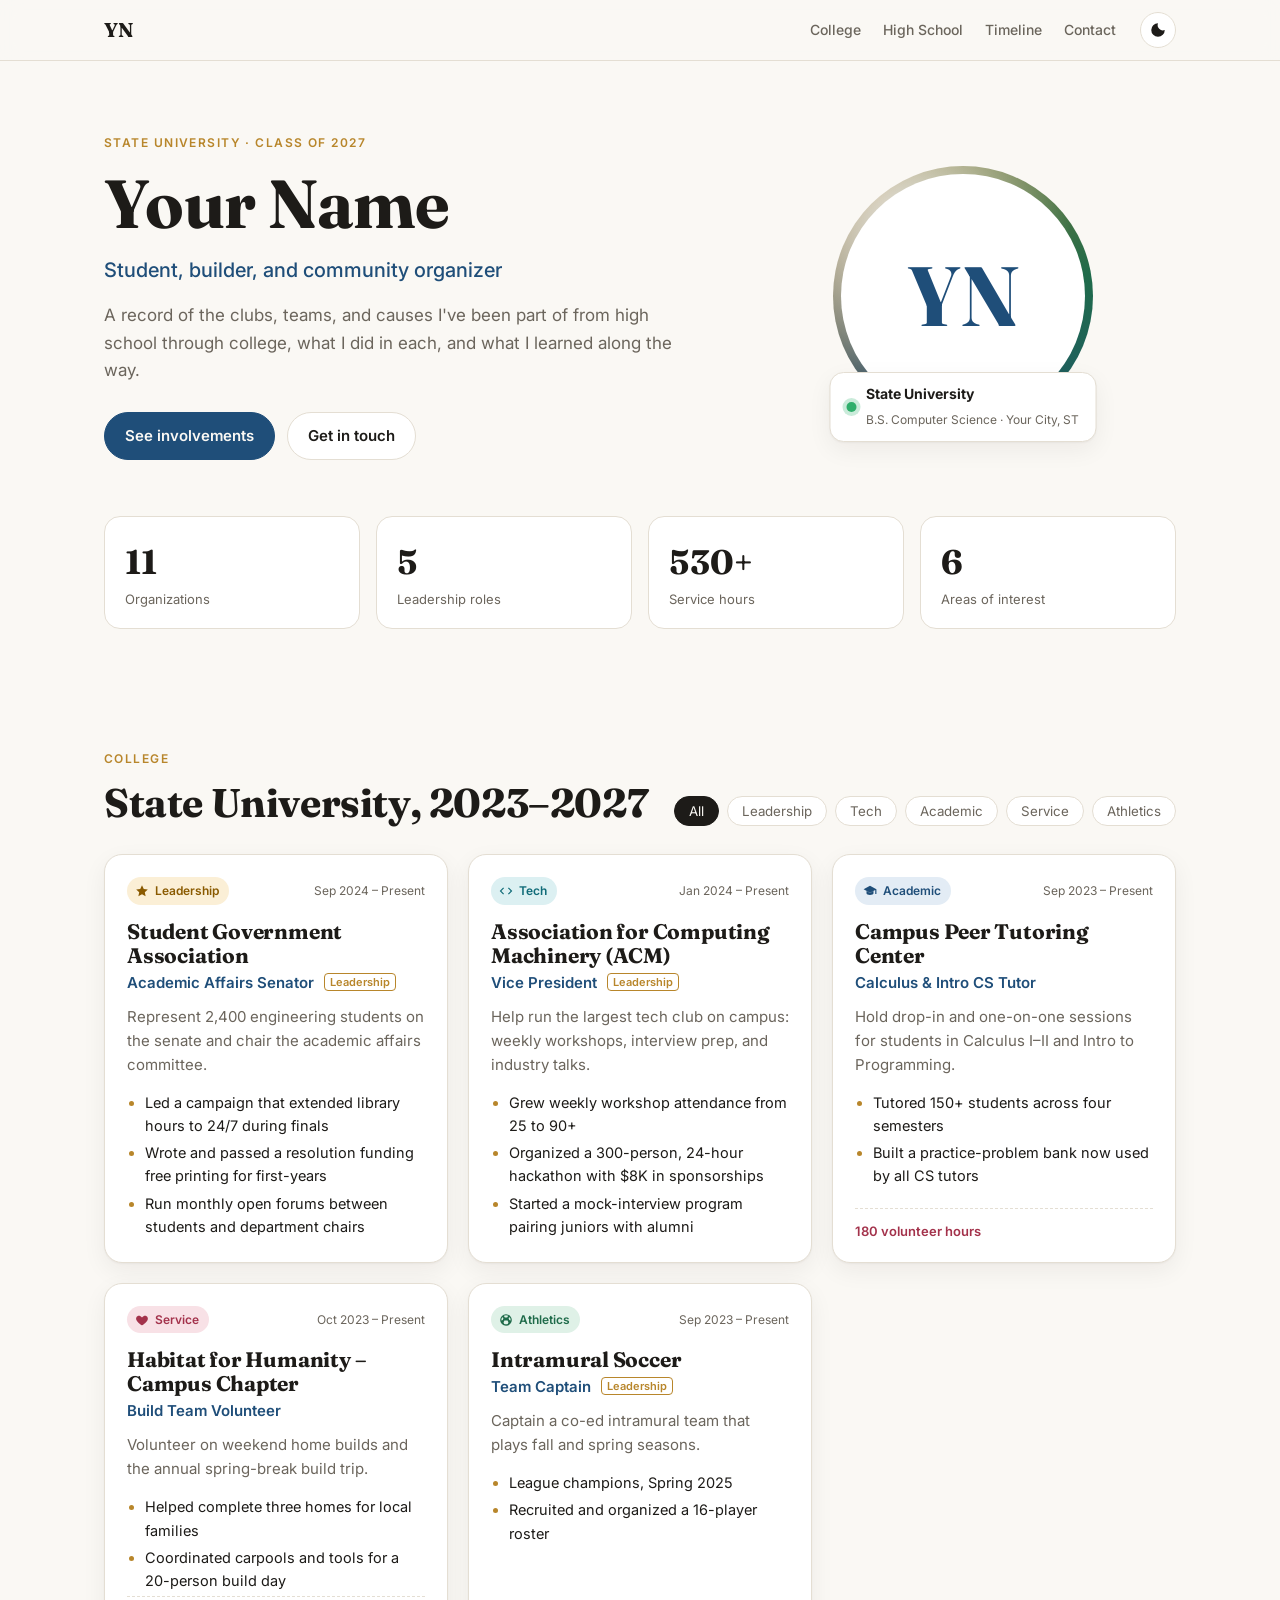
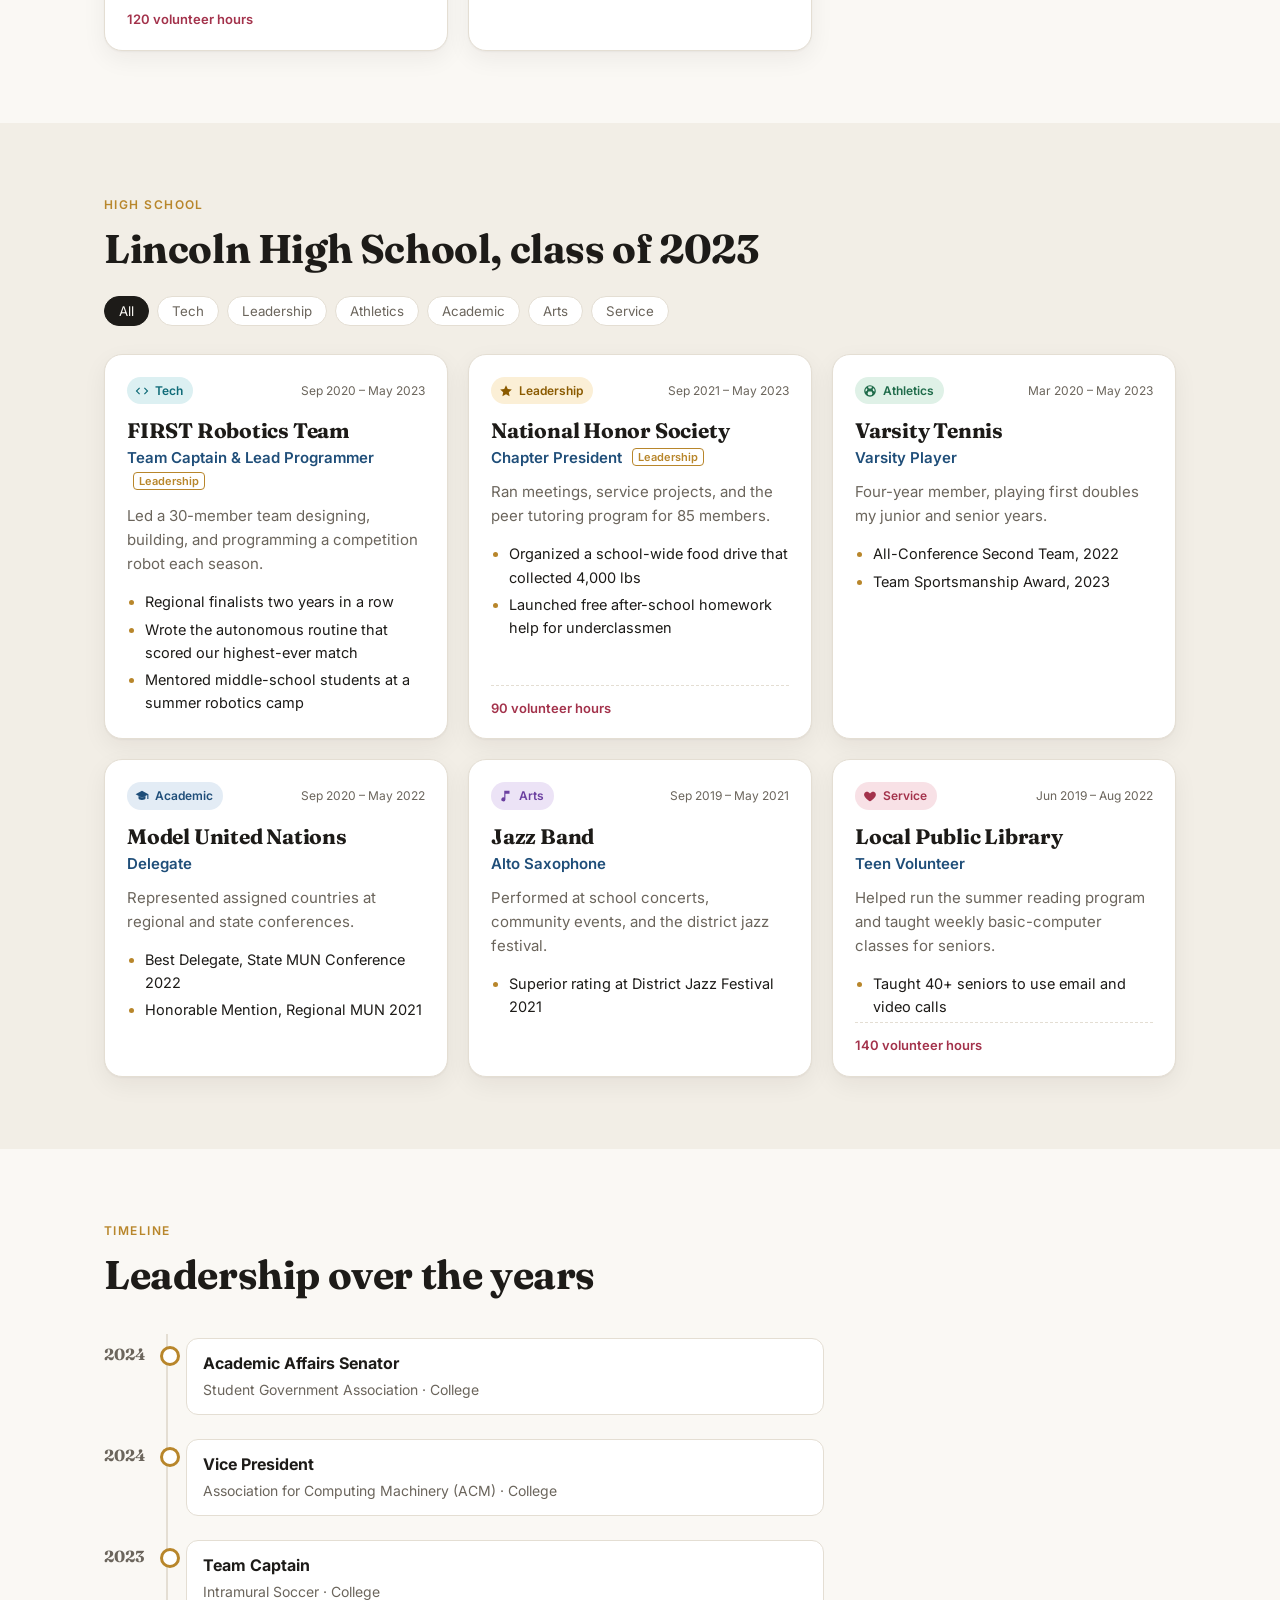
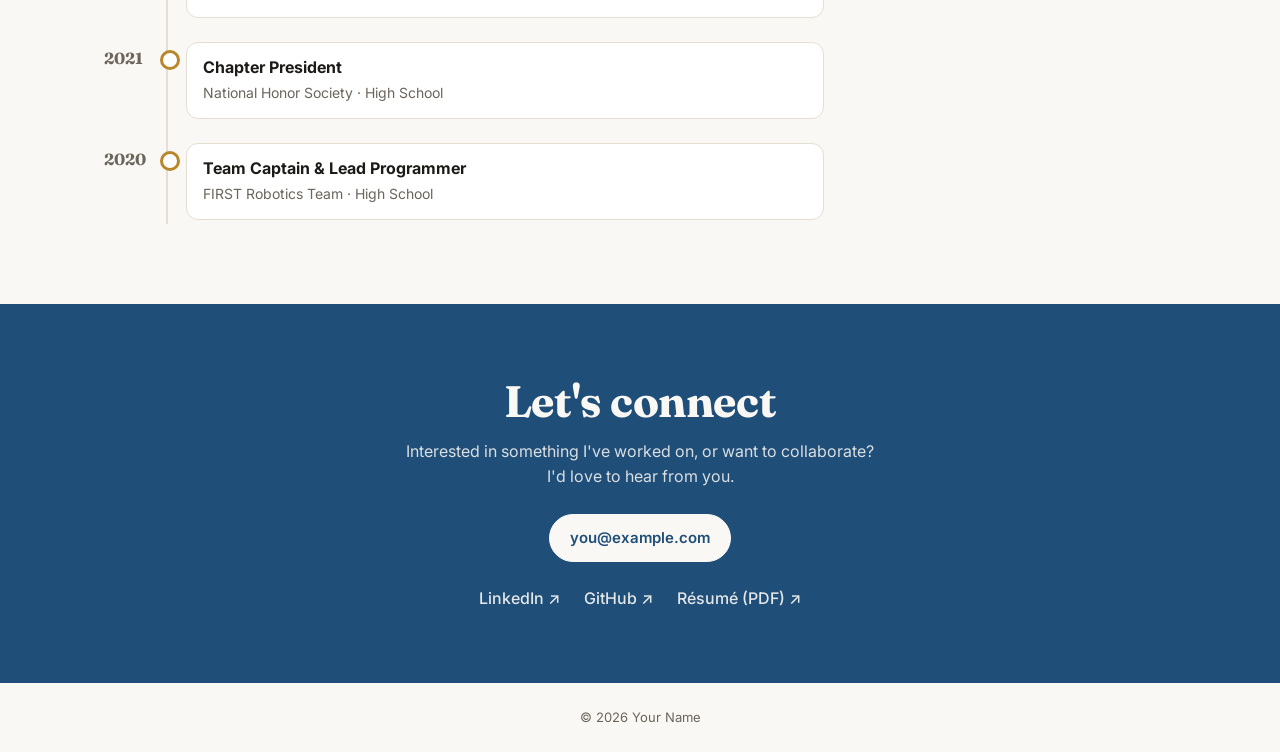
==== index.html @ f3a4635b "Add involvements profile site with sample content and screenshots Static one-page site listing colle" ====
<!doctype html>
<html lang="en">
<head>
  <meta charset="utf-8" />
  <meta name="viewport" content="width=device-width, initial-scale=1" />
  <title>Involvements | Your Name</title>
  <meta name="description" content="My high school and college clubs, teams, leadership roles, and service." />
  <link rel="preconnect" href="https://fonts.googleapis.com" />
  <link rel="preconnect" href="https://fonts.gstatic.com" crossorigin />
  <link href="https://fonts.googleapis.com/css2?family=Fraunces:opsz,wght@9..144,500;9..144,700&family=Inter:wght@400;500;600&display=swap" rel="stylesheet" />
  <link rel="stylesheet" href="assets/styles.css" />
  <script>
    try { var t = localStorage.getItem("theme"); if (t) document.documentElement.dataset.theme = t; } catch (e) {}
  </script>
</head>
<body>
  <header class="nav">
    <div class="wrap nav-inner">
      <a class="brand" href="#top" id="brand">YN</a>
      <nav class="nav-links" aria-label="Sections">
        <a href="#college">College</a>
        <a href="#high-school">High School</a>
        <a href="#timeline">Timeline</a>
        <a href="#contact">Contact</a>
      </nav>
      <button class="theme-toggle" id="themeToggle" type="button" aria-label="Toggle dark mode">
        <svg viewBox="0 0 24 24" width="18" height="18" aria-hidden="true"><path fill="currentColor" d="M12 3a9 9 0 1 0 9 9 7 7 0 0 1-9-9Z"/></svg>
      </button>
    </div>
  </header>

  <main id="top">
    <section class="hero">
      <div class="wrap hero-grid">
        <div>
          <p class="eyebrow" id="heroEyebrow"></p>
          <h1 id="heroName"></h1>
          <p class="tagline" id="heroTagline"></p>
          <p class="intro" id="heroIntro"></p>
          <div class="hero-cta">
            <a class="btn primary" href="#college">See involvements</a>
            <a class="btn" href="#contact">Get in touch</a>
          </div>
        </div>
        <div class="portrait" aria-hidden="true">
          <div class="portrait-ring"><span id="initials"></span></div>
          <div class="portrait-card">
            <span class="dot"></span>
            <div>
              <strong id="cardSchool"></strong>
              <small id="cardMajor"></small>
            </div>
          </div>
        </div>
      </div>
      <div class="wrap">
        <dl class="stats" id="stats"></dl>
      </div>
    </section>

    <section class="section" id="college">
      <div class="wrap">
        <div class="section-head">
          <div>
            <p class="eyebrow">College</p>
            <h2 id="collegeTitle"></h2>
          </div>
          <div class="chips" data-for="college" role="group" aria-label="Filter college involvements"></div>
        </div>
        <div class="cards" id="collegeCards"></div>
      </div>
    </section>

    <section class="section alt" id="high-school">
      <div class="wrap">
        <div class="section-head">
          <div>
            <p class="eyebrow">High School</p>
            <h2 id="hsTitle"></h2>
          </div>
          <div class="chips" data-for="highSchool" role="group" aria-label="Filter high school involvements"></div>
        </div>
        <div class="cards" id="highSchoolCards"></div>
      </div>
    </section>

    <section class="section" id="timeline">
      <div class="wrap">
        <div class="section-head">
          <div>
            <p class="eyebrow">Timeline</p>
            <h2>Leadership over the years</h2>
          </div>
        </div>
        <ol class="timeline" id="timelineList"></ol>
      </div>
    </section>

    <section class="section contact" id="contact">
      <div class="wrap contact-inner">
        <h2>Let's connect</h2>
        <p>Interested in something I've worked on, or want to collaborate? I'd love to hear from you.</p>
        <a class="btn primary" id="emailBtn" href="#"></a>
        <ul class="links" id="linkList"></ul>
      </div>
    </section>
  </main>

  <footer class="footer">
    <div class="wrap"><span id="footerText"></span></div>
  </footer>

  <script src="assets/content.js"></script>
  <script src="assets/app.js"></script>
</body>
</html>
---- assets/styles.css ----
:root {
  --bg: #faf8f4;
  --bg-alt: #f2eee6;
  --surface: #ffffff;
  --text: #1d1b18;
  --muted: #6b655c;
  --line: #e4ded3;
  --accent: #1f4e79;
  --accent-soft: #e3ecf5;
  --gold: #b8862b;
  --shadow: 0 1px 2px rgba(30, 25, 15, 0.04), 0 8px 24px rgba(30, 25, 15, 0.06);
  --c-leadership: #8a5a00; --c-leadership-bg: #fbefd6;
  --c-academic: #1f4e79;   --c-academic-bg: #e3ecf5;
  --c-athletics: #1f6b4a;  --c-athletics-bg: #dff1e7;
  --c-service: #a3324b;    --c-service-bg: #f8e1e6;
  --c-arts: #6b3fa0;       --c-arts-bg: #ece3f6;
  --c-tech: #0f6b78;       --c-tech-bg: #dcf0f2;
  color-scheme: light;
}
@media (prefers-color-scheme: dark) {
  :root:not([data-theme="light"]) {
    --bg: #14161a; --bg-alt: #191c21; --surface: #1f232a; --text: #ece8e1; --muted: #a39d93;
    --line: #2e333b; --accent: #8db8e6; --accent-soft: #23344a; --gold: #e0b45c;
    --shadow: 0 1px 2px rgba(0,0,0,.3), 0 8px 24px rgba(0,0,0,.25);
    --c-leadership: #f0c46e; --c-leadership-bg: #3a2f17;
    --c-academic: #8db8e6;   --c-academic-bg: #1f3047;
    --c-athletics: #7fd1a8;  --c-athletics-bg: #183528;
    --c-service: #f19bb0;    --c-service-bg: #42202a;
    --c-arts: #c5a5ef;       --c-arts-bg: #2f2442;
    --c-tech: #7fd3de;       --c-tech-bg: #173a3f;
    color-scheme: dark;
  }
}
:root[data-theme="dark"] {
  --bg: #14161a; --bg-alt: #191c21; --surface: #1f232a; --text: #ece8e1; --muted: #a39d93;
  --line: #2e333b; --accent: #8db8e6; --accent-soft: #23344a; --gold: #e0b45c;
  --shadow: 0 1px 2px rgba(0,0,0,.3), 0 8px 24px rgba(0,0,0,.25);
  --c-leadership: #f0c46e; --c-leadership-bg: #3a2f17;
  --c-academic: #8db8e6;   --c-academic-bg: #1f3047;
  --c-athletics: #7fd1a8;  --c-athletics-bg: #183528;
  --c-service: #f19bb0;    --c-service-bg: #42202a;
  --c-arts: #c5a5ef;       --c-arts-bg: #2f2442;
  --c-tech: #7fd3de;       --c-tech-bg: #173a3f;
  color-scheme: dark;
}

* { box-sizing: border-box; }
html { scroll-behavior: smooth; scroll-padding-top: 72px; }
body {
  margin: 0; background: var(--bg); color: var(--text);
  font: 16px/1.6 Inter, system-ui, -apple-system, "Segoe UI", Roboto, sans-serif;
  -webkit-font-smoothing: antialiased;
}
h1, h2, h3 { font-family: Fraunces, Georgia, "Times New Roman", serif; line-height: 1.15; margin: 0; letter-spacing: -0.01em; }
a { color: var(--accent); }
.wrap { max-width: 1120px; margin: 0 auto; padding: 0 24px; }
@media (max-width: 600px) { .wrap { padding: 0 16px; } }

/* Nav */
.nav { position: sticky; top: 0; z-index: 10; background: color-mix(in srgb, var(--bg) 85%, transparent); backdrop-filter: blur(10px); border-bottom: 1px solid var(--line); }
.nav-inner { display: flex; align-items: center; gap: 24px; height: 60px; }
.brand { font-family: Fraunces, Georgia, serif; font-weight: 700; font-size: 20px; color: var(--text); text-decoration: none; }
.nav-links { display: flex; gap: 22px; margin-left: auto; }
.nav-links a { color: var(--muted); text-decoration: none; font-size: 14px; font-weight: 500; }
.nav-links a:hover { color: var(--text); }
.theme-toggle { border: 1px solid var(--line); background: var(--surface); color: var(--text); width: 36px; height: 36px; border-radius: 50%; display: grid; place-items: center; cursor: pointer; }
@media (max-width: 640px) { .nav-links { display: none; } .theme-toggle { margin-left: auto; } }

/* Hero */
.hero { padding: 72px 0 48px; }
.hero-grid { display: grid; grid-template-columns: 1.4fr 1fr; gap: 48px; align-items: center; }
.eyebrow { text-transform: uppercase; letter-spacing: .12em; font-size: 12px; font-weight: 600; color: var(--gold); margin: 0 0 12px; }
.hero h1 { font-size: clamp(40px, 6vw, 68px); }
.tagline { font-size: 20px; color: var(--accent); margin: 12px 0 0; font-weight: 500; }
.intro { color: var(--muted); max-width: 54ch; margin: 16px 0 28px; font-size: 17px; }
.hero-cta { display: flex; gap: 12px; flex-wrap: wrap; }
.btn { display: inline-flex; align-items: center; padding: 11px 20px; border-radius: 999px; border: 1px solid var(--line); background: var(--surface); color: var(--text); text-decoration: none; font-weight: 600; font-size: 15px; }
.btn.primary { background: var(--accent); border-color: var(--accent); color: var(--bg); }
.btn:hover { transform: translateY(-1px); }

.portrait { position: relative; display: grid; place-items: center; min-height: 300px; }
.portrait-ring {
  width: 260px; height: 260px; border-radius: 50%;
  background: radial-gradient(circle at 30% 25%, var(--accent-soft), transparent 60%), conic-gradient(from 200deg, var(--accent), var(--gold), var(--c-athletics), var(--accent));
  padding: 8px; display: grid; place-items: center;
}
.portrait-ring span {
  width: 100%; height: 100%; border-radius: 50%; background: var(--surface); display: grid; place-items: center;
  font-family: Fraunces, Georgia, serif; font-size: 84px; font-weight: 700; color: var(--accent);
}
.portrait-card {
  position: absolute; bottom: 4px; left: 50%; transform: translateX(-50%);
  background: var(--surface); border: 1px solid var(--line); box-shadow: var(--shadow);
  border-radius: 14px; padding: 10px 16px; display: flex; gap: 10px; align-items: center; white-space: nowrap;
}
.portrait-card strong { display: block; font-size: 14px; }
.portrait-card small { color: var(--muted); font-size: 12px; }
.dot { width: 10px; height: 10px; border-radius: 50%; background: #2fae6b; box-shadow: 0 0 0 4px color-mix(in srgb, #2fae6b 25%, transparent); }

.stats { display: grid; grid-template-columns: repeat(4, 1fr); gap: 16px; margin: 56px 0 0; }
.stats div { background: var(--surface); border: 1px solid var(--line); border-radius: 16px; padding: 18px 20px; display: flex; flex-direction: column-reverse; }
.stats dt { color: var(--muted); font-size: 13px; }
.stats dd { margin: 0; font-family: Fraunces, Georgia, serif; font-size: 34px; font-weight: 700; color: var(--text); }

@media (max-width: 860px) {
  .hero { padding-top: 40px; }
  .hero-grid { grid-template-columns: 1fr; gap: 32px; }
  .portrait { order: -1; min-height: 220px; }
  .portrait-ring { width: 180px; height: 180px; }
  .portrait-ring span { font-size: 58px; }
  .stats { grid-template-columns: repeat(2, 1fr); margin-top: 36px; }
}

/* Sections */
.section { padding: 72px 0; }
.section.alt { background: var(--bg-alt); }
.section-head { display: flex; justify-content: space-between; align-items: flex-end; gap: 24px; flex-wrap: wrap; margin-bottom: 28px; }
.section h2 { font-size: clamp(28px, 4vw, 40px); }
.chips { display: flex; gap: 8px; flex-wrap: wrap; }
.chip { border: 1px solid var(--line); background: var(--surface); color: var(--muted); padding: 6px 14px; border-radius: 999px; font: 500 13px/1.4 inherit; font-family: inherit; cursor: pointer; }
.chip[aria-pressed="true"] { background: var(--text); color: var(--bg); border-color: var(--text); }

.cards { display: grid; grid-template-columns: repeat(auto-fill, minmax(320px, 1fr)); gap: 20px; }
@media (max-width: 400px) { .cards { grid-template-columns: 1fr; } }
.card { background: var(--surface); border: 1px solid var(--line); border-radius: 18px; padding: 22px 22px 20px; box-shadow: var(--shadow); display: flex; flex-direction: column; transition: transform .15s ease; }
.card:hover { transform: translateY(-3px); }
.card[hidden] { display: none; }
.card-top { display: flex; justify-content: space-between; align-items: center; gap: 8px; margin-bottom: 14px; }
.badge { display: inline-flex; align-items: center; gap: 6px; font-size: 12px; font-weight: 600; padding: 4px 10px 4px 8px; border-radius: 999px; }
.badge svg { width: 14px; height: 14px; }
.cat-leadership { color: var(--c-leadership); background: var(--c-leadership-bg); }
.cat-academic { color: var(--c-academic); background: var(--c-academic-bg); }
.cat-athletics { color: var(--c-athletics); background: var(--c-athletics-bg); }
.cat-service { color: var(--c-service); background: var(--c-service-bg); }
.cat-arts { color: var(--c-arts); background: var(--c-arts-bg); }
.cat-tech { color: var(--c-tech); background: var(--c-tech-bg); }
.dates { font-size: 12px; color: var(--muted); white-space: nowrap; }
.card h3 { font-size: 21px; }
.role { margin: 4px 0 10px; color: var(--accent); font-weight: 600; font-size: 15px; }
.lead { font-size: 11px; font-weight: 600; color: var(--gold); border: 1px solid currentColor; border-radius: 4px; padding: 1px 5px; margin-left: 6px; vertical-align: 2px; }
.summary { margin: 0 0 10px; color: var(--muted); font-size: 15px; }
.card ul { margin: 0; padding-left: 18px; font-size: 14.5px; }
.card li { margin: 4px 0; }
.card li::marker { color: var(--gold); }
.hours { margin: 14px 0 0; padding-top: 12px; border-top: 1px dashed var(--line); font-size: 13px; color: var(--c-service); font-weight: 600; margin-top: auto; }

/* Timeline */
.timeline { list-style: none; margin: 0; padding: 0; position: relative; max-width: 720px; }
.timeline::before { content: ""; position: absolute; left: 62px; top: 8px; bottom: 8px; width: 2px; background: var(--line); }
.timeline li { display: grid; grid-template-columns: 50px 1fr; gap: 32px; padding: 12px 0; position: relative; }
.timeline li::before { content: ""; position: absolute; left: 56px; top: 20px; width: 14px; height: 14px; border-radius: 50%; background: var(--surface); border: 3px solid var(--gold); }
.t-year { font-family: Fraunces, Georgia, serif; font-weight: 700; color: var(--muted); padding-top: 4px; }
.t-body { background: var(--surface); border: 1px solid var(--line); border-radius: 12px; padding: 12px 16px; }
.t-body strong { display: block; }
.t-body span { color: var(--muted); font-size: 14px; }

/* Contact */
.contact { background: var(--accent); color: var(--bg); text-align: center; }
.contact h2 { font-size: clamp(30px, 4vw, 44px); }
.contact p { opacity: .85; max-width: 48ch; margin: 12px auto 24px; }
.contact .btn.primary { background: var(--bg); color: var(--accent); border-color: var(--bg); }
.links { list-style: none; padding: 0; margin: 24px 0 0; display: flex; justify-content: center; gap: 24px; flex-wrap: wrap; }
.links a { color: var(--bg); font-weight: 500; text-decoration: none; opacity: .9; }
.links a:hover { opacity: 1; text-decoration: underline; }

.footer { padding: 24px 0; color: var(--muted); font-size: 13px; text-align: center; }
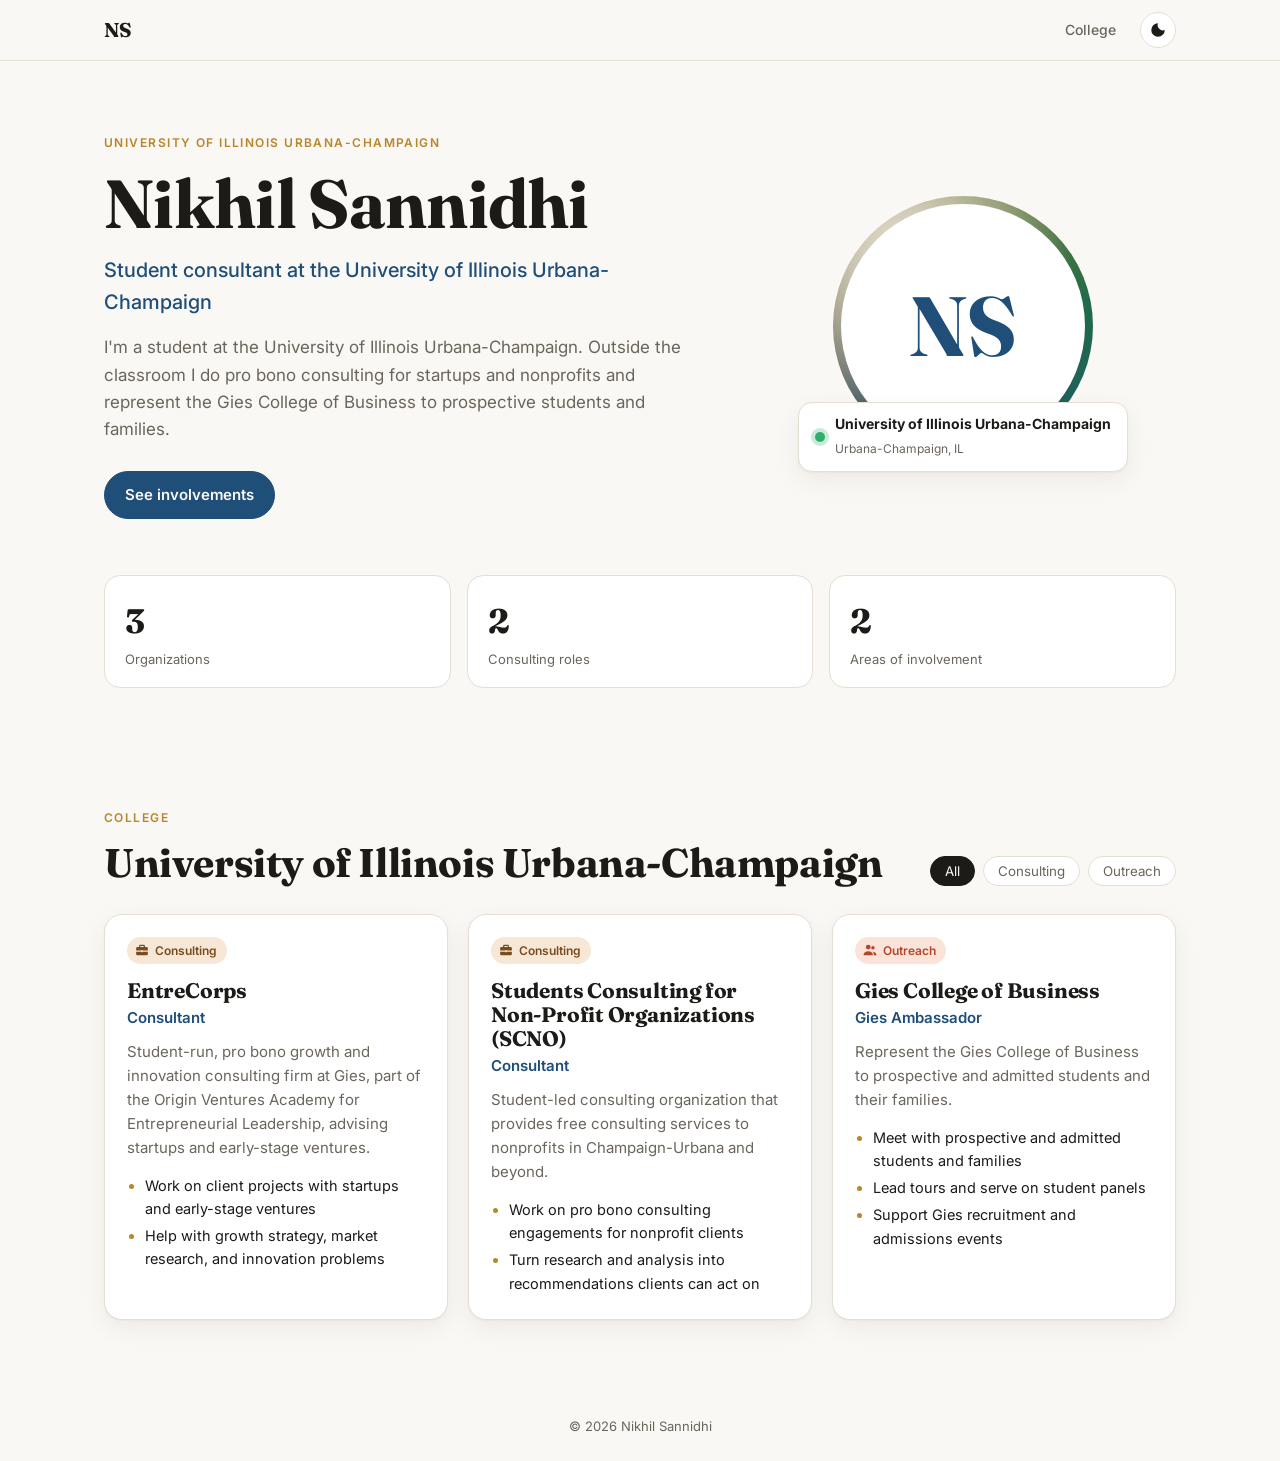
==== commit 9f8cdd23: "Personalize site for Nikhil Sannidhi Replace sample content with EntreCorps, SCNO, and Gies Ambassad" ====
--- a/index.html
+++ b/index.html
@@ -3,7 +3,7 @@
 <head>
   <meta charset="utf-8" />
   <meta name="viewport" content="width=device-width, initial-scale=1" />
-  <title>Involvements | Your Name</title>
+  <title>Nikhil Sannidhi | Involvements</title>
   <meta name="description" content="My high school and college clubs, teams, leadership roles, and service." />
   <link rel="preconnect" href="https://fonts.googleapis.com" />
   <link rel="preconnect" href="https://fonts.gstatic.com" crossorigin />
@@ -16,7 +16,7 @@
 <body>
   <header class="nav">
     <div class="wrap nav-inner">
-      <a class="brand" href="#top" id="brand">YN</a>
+      <a class="brand" href="#top" id="brand">NS</a>
       <nav class="nav-links" aria-label="Sections">
         <a href="#college">College</a>
         <a href="#high-school">High School</a>
@@ -39,7 +39,7 @@
           <p class="intro" id="heroIntro"></p>
           <div class="hero-cta">
             <a class="btn primary" href="#college">See involvements</a>
-            <a class="btn" href="#contact">Get in touch</a>
+            <a class="btn" id="contactBtn" href="#contact">Get in touch</a>
           </div>
         </div>
         <div class="portrait" aria-hidden="true">
@@ -89,7 +89,7 @@
         <div class="section-head">
           <div>
             <p class="eyebrow">Timeline</p>
-            <h2>Leadership over the years</h2>
+            <h2 id="timelineTitle">Leadership over the years</h2>
           </div>
         </div>
         <ol class="timeline" id="timelineList"></ol>
--- a/assets/styles.css
+++ b/assets/styles.css
@@ -15,6 +15,8 @@
   --c-service: #a3324b;    --c-service-bg: #f8e1e6;
   --c-arts: #6b3fa0;       --c-arts-bg: #ece3f6;
   --c-tech: #0f6b78;       --c-tech-bg: #dcf0f2;
+  --c-consulting: #7a4b1e; --c-consulting-bg: #f6e7d6;
+  --c-outreach: #b2462a;   --c-outreach-bg: #fbe3da;
   color-scheme: light;
 }
 @media (prefers-color-scheme: dark) {
@@ -28,6 +30,8 @@
     --c-service: #f19bb0;    --c-service-bg: #42202a;
     --c-arts: #c5a5ef;       --c-arts-bg: #2f2442;
     --c-tech: #7fd3de;       --c-tech-bg: #173a3f;
+    --c-consulting: #e8b98a; --c-consulting-bg: #3b2a1a;
+    --c-outreach: #f3a58f;   --c-outreach-bg: #40221a;
     color-scheme: dark;
   }
 }
@@ -41,6 +45,8 @@
   --c-service: #f19bb0;    --c-service-bg: #42202a;
   --c-arts: #c5a5ef;       --c-arts-bg: #2f2442;
   --c-tech: #7fd3de;       --c-tech-bg: #173a3f;
+  --c-consulting: #e8b98a; --c-consulting-bg: #3b2a1a;
+  --c-outreach: #f3a58f;   --c-outreach-bg: #40221a;
   color-scheme: dark;
 }
 
@@ -164,3 +170,8 @@
 .links a:hover { opacity: 1; text-decoration: underline; }
 
 .footer { padding: 24px 0; color: var(--muted); font-size: 13px; text-align: center; }
+.cat-consulting { color: var(--c-consulting); background: var(--c-consulting-bg); }
+.cat-outreach { color: var(--c-outreach); background: var(--c-outreach-bg); }
+[hidden] { display: none !important; }
+.stats { grid-template-columns: repeat(auto-fit, minmax(180px, 1fr)); }
+@media (max-width: 860px) { .stats { grid-template-columns: repeat(auto-fit, minmax(100px, 1fr)); gap: 10px; } .stats div { padding: 14px; } .stats dd { font-size: 28px; } }
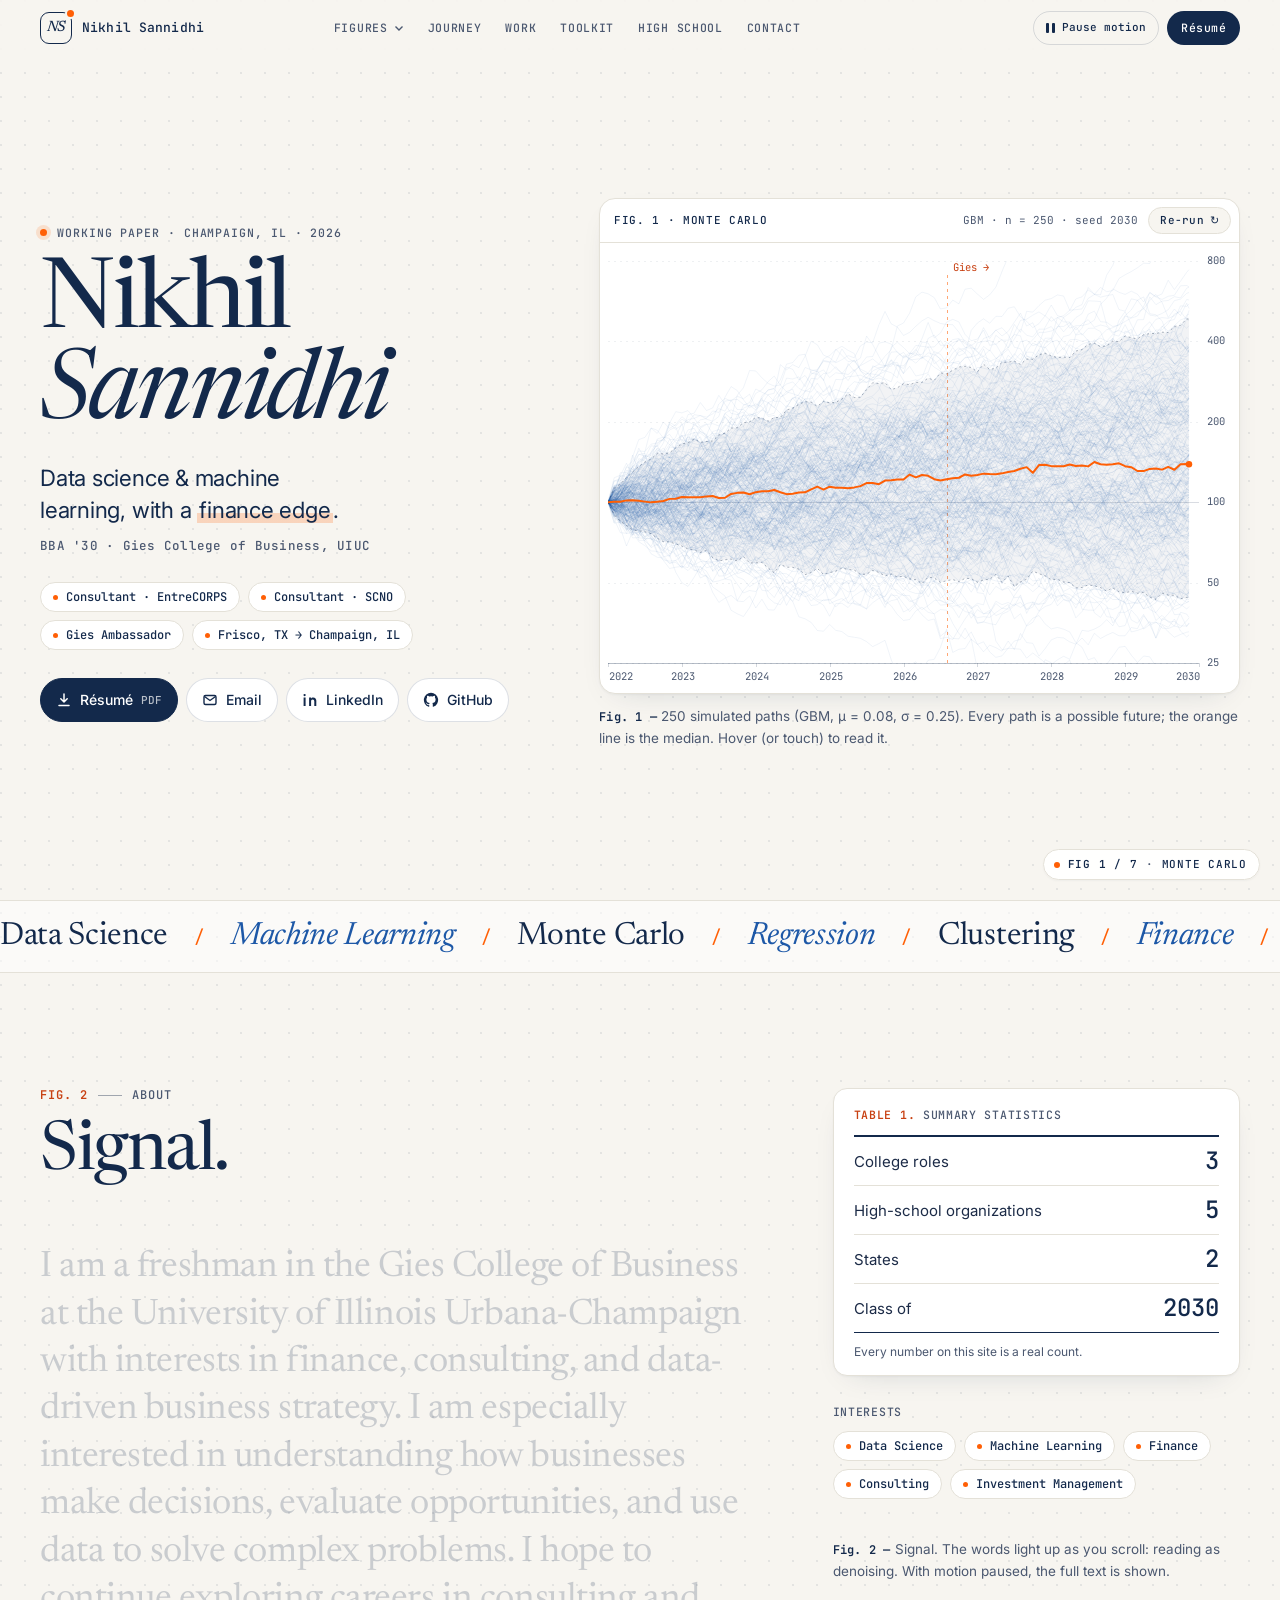
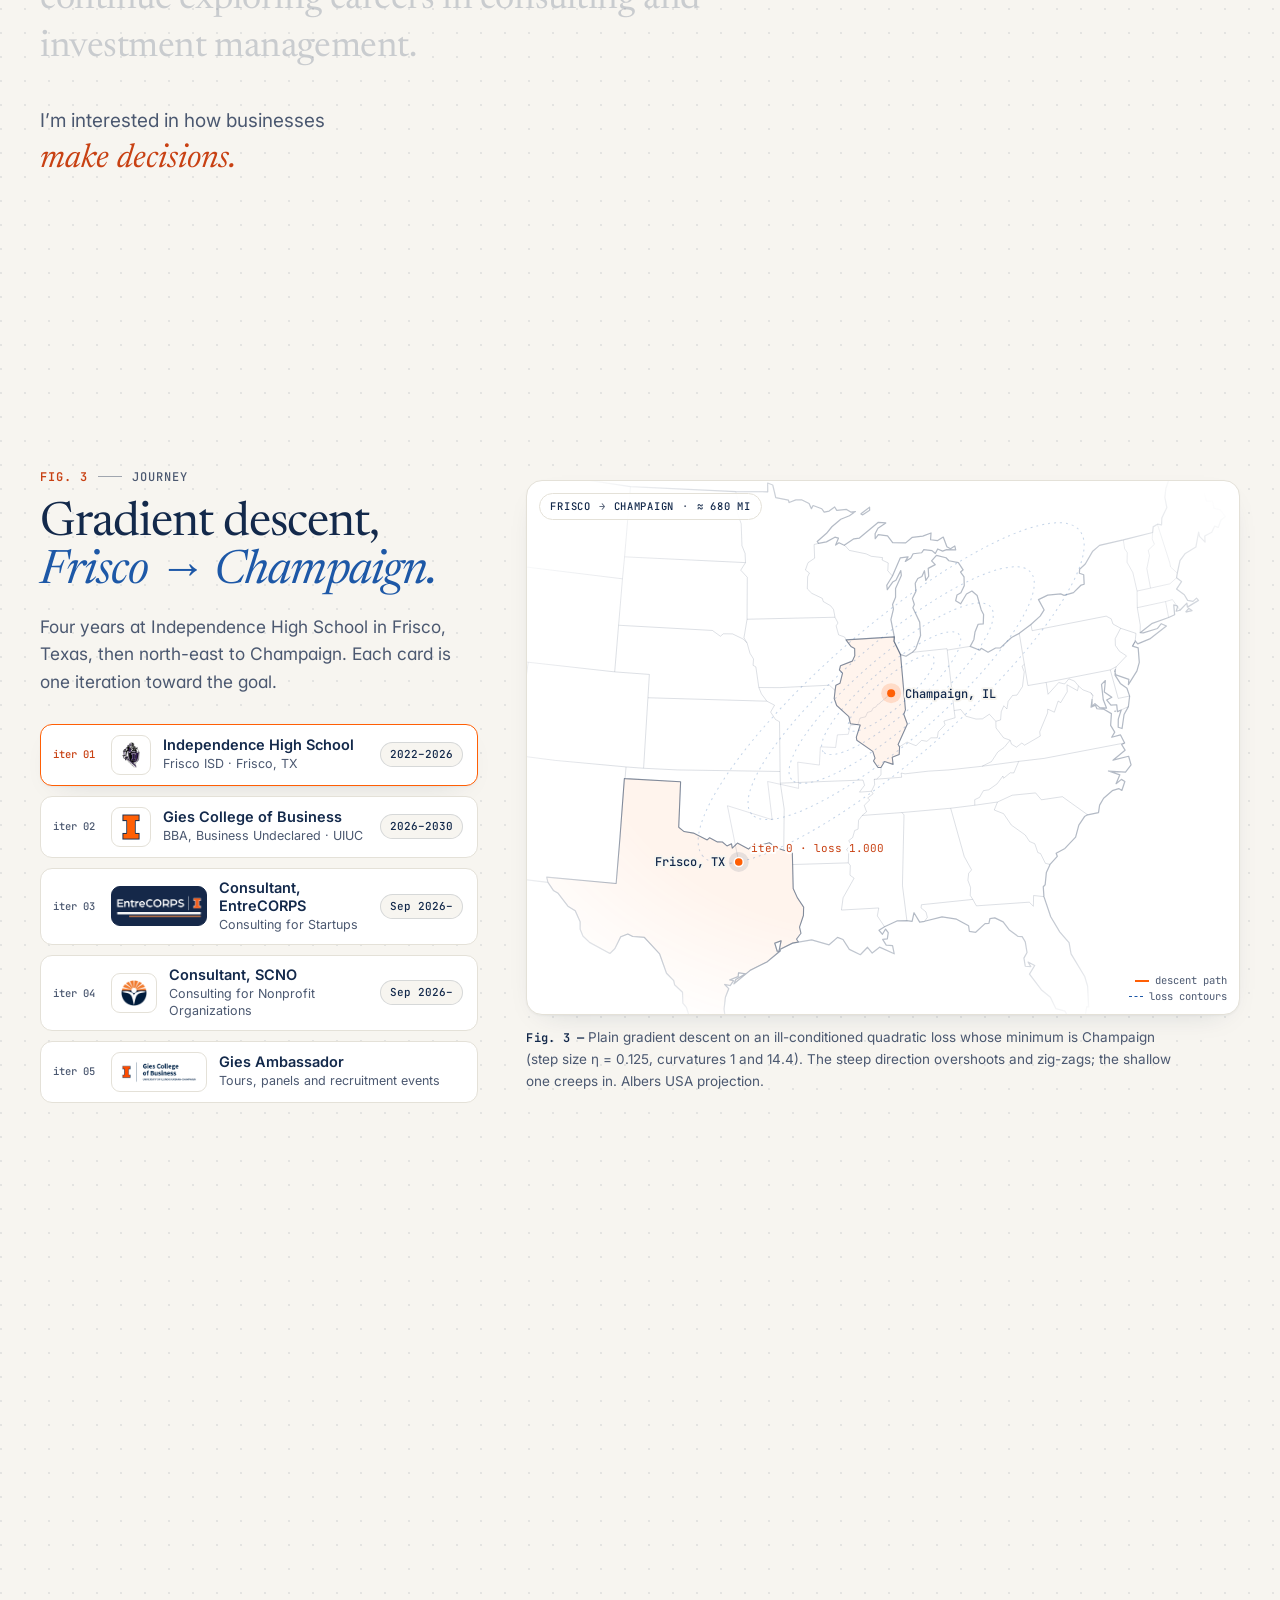
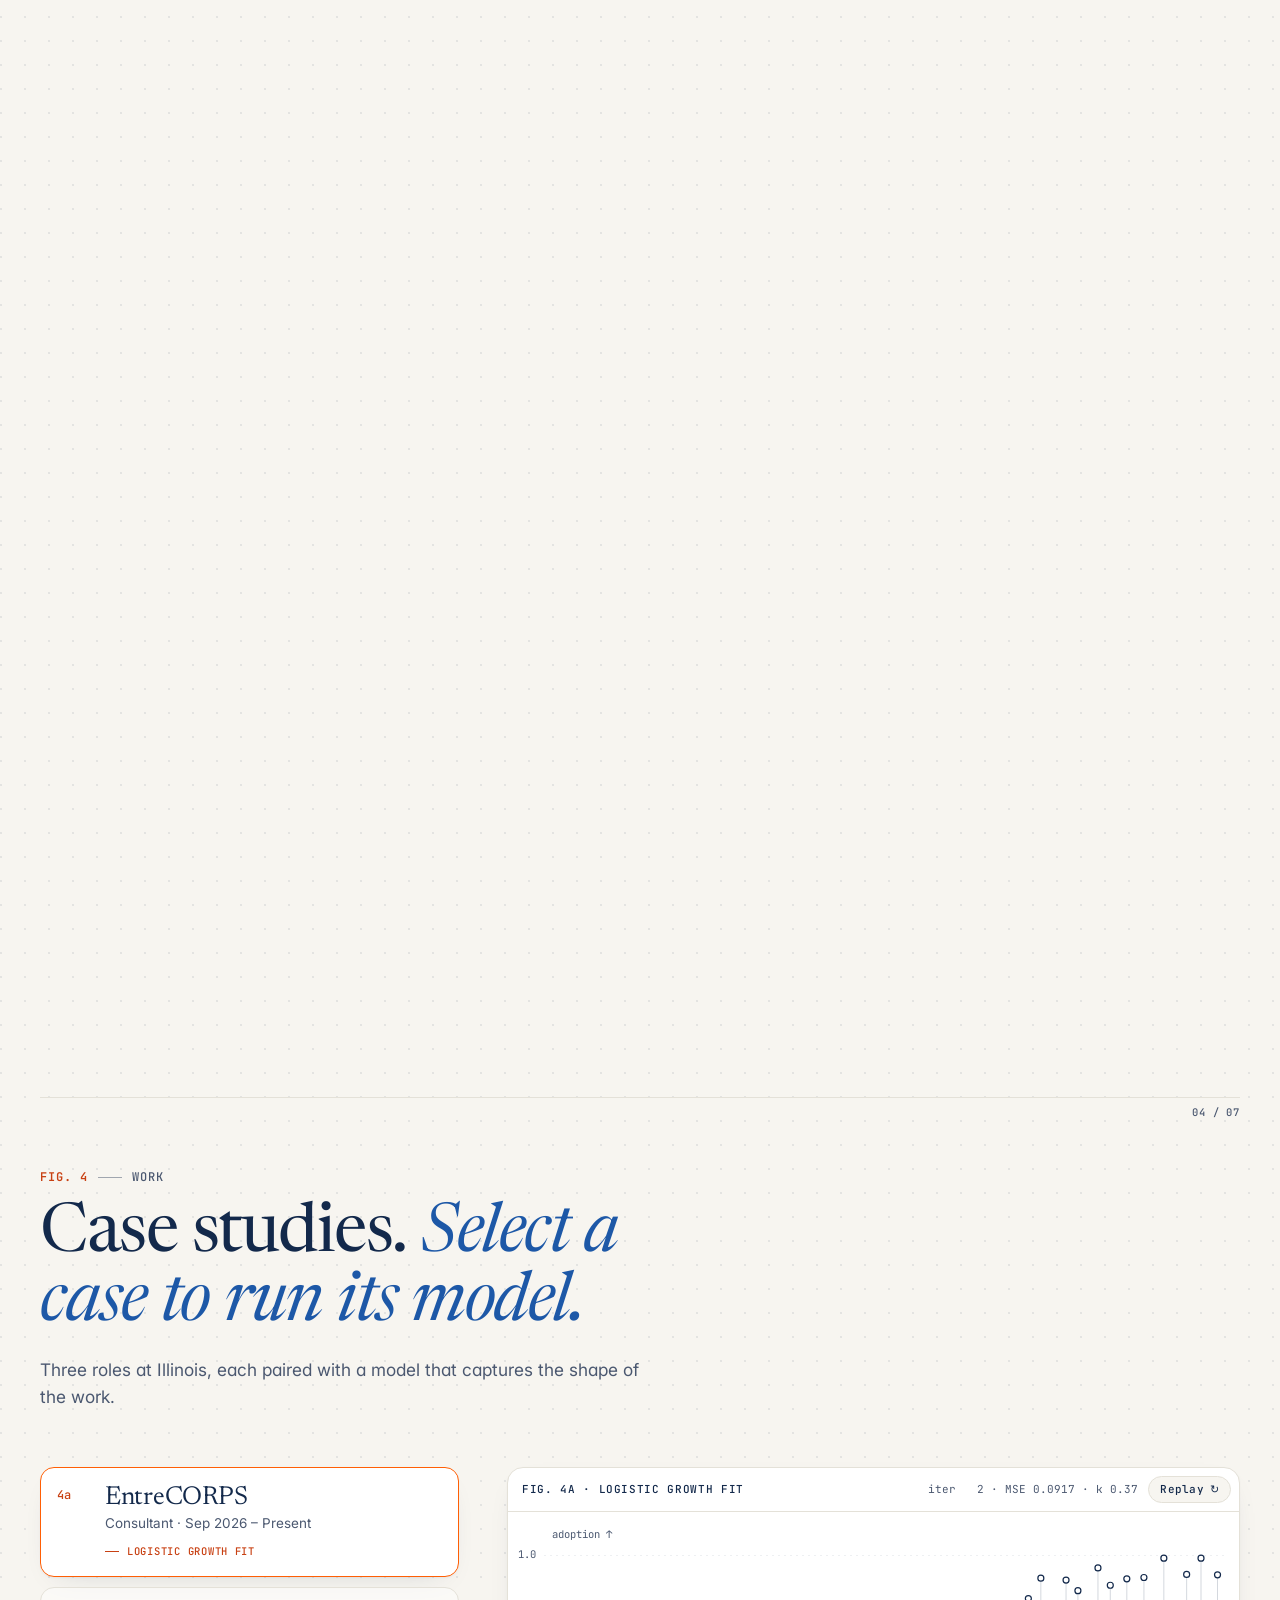
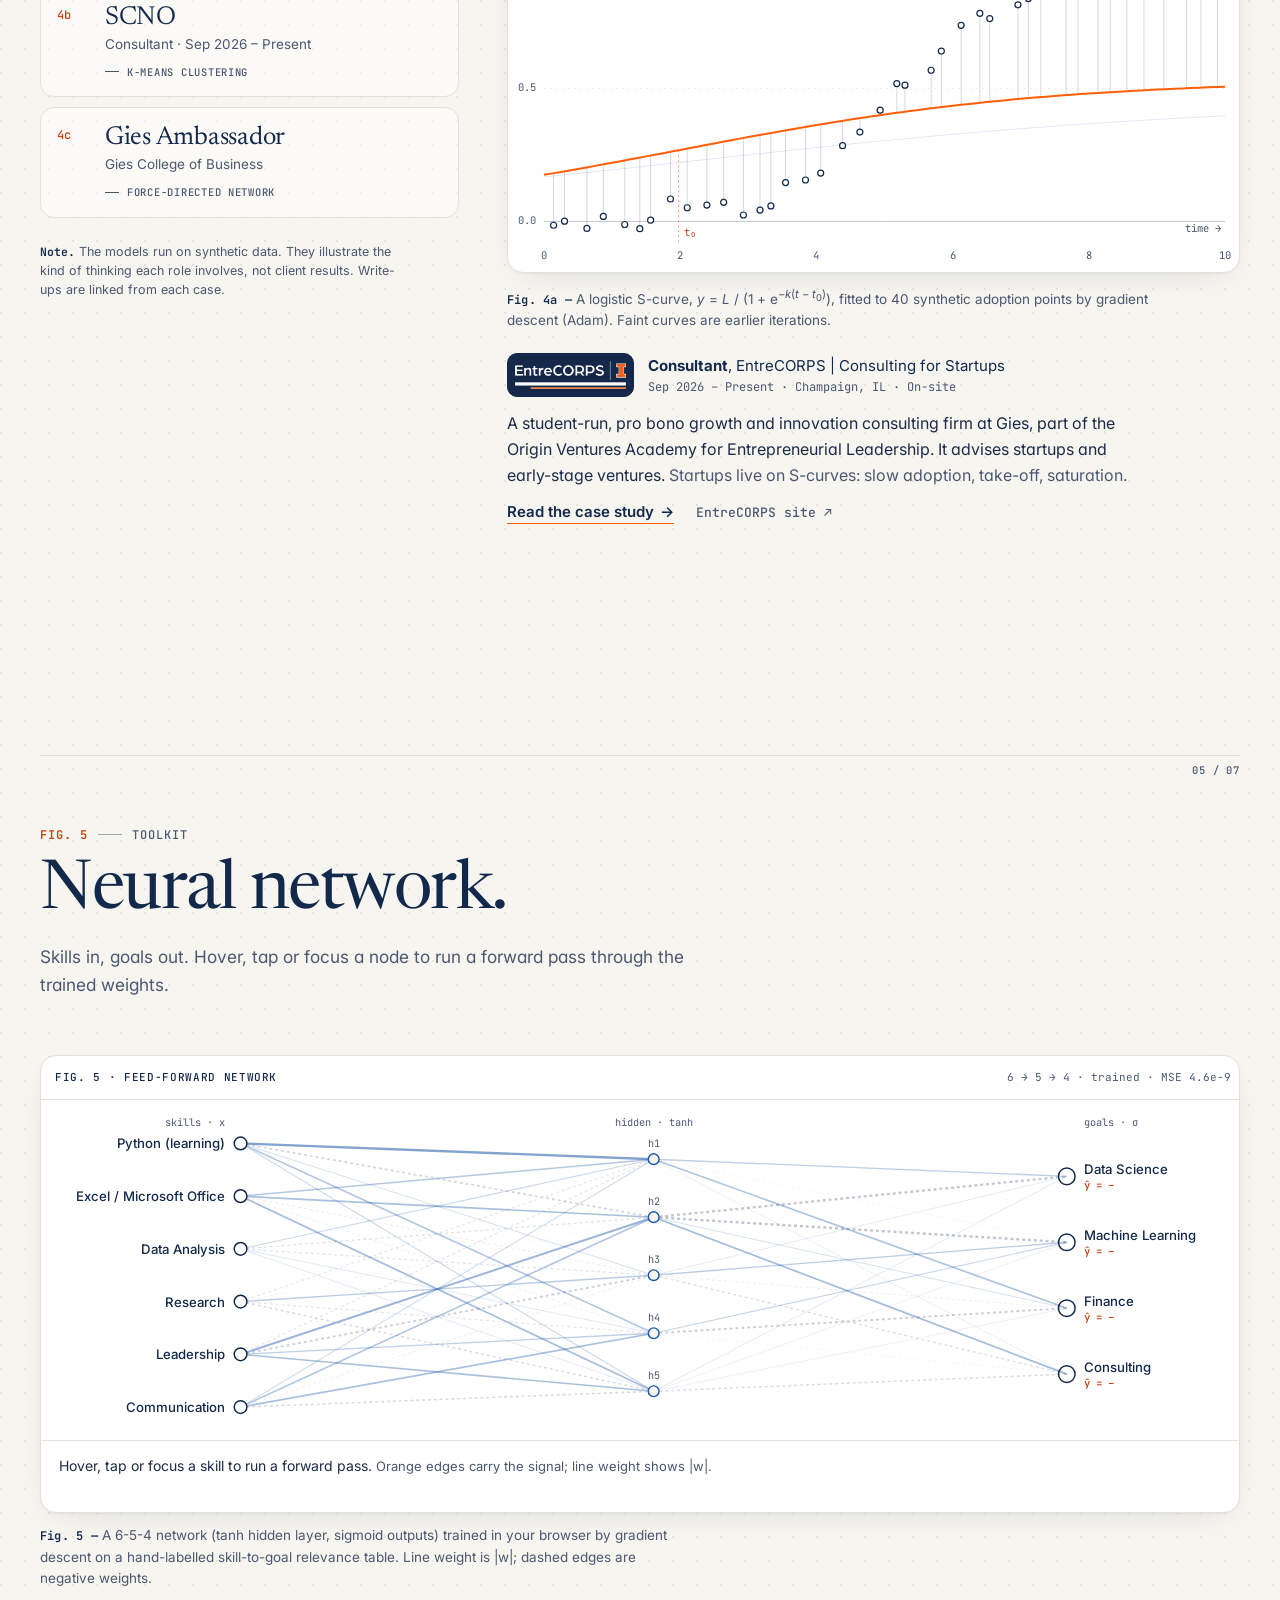
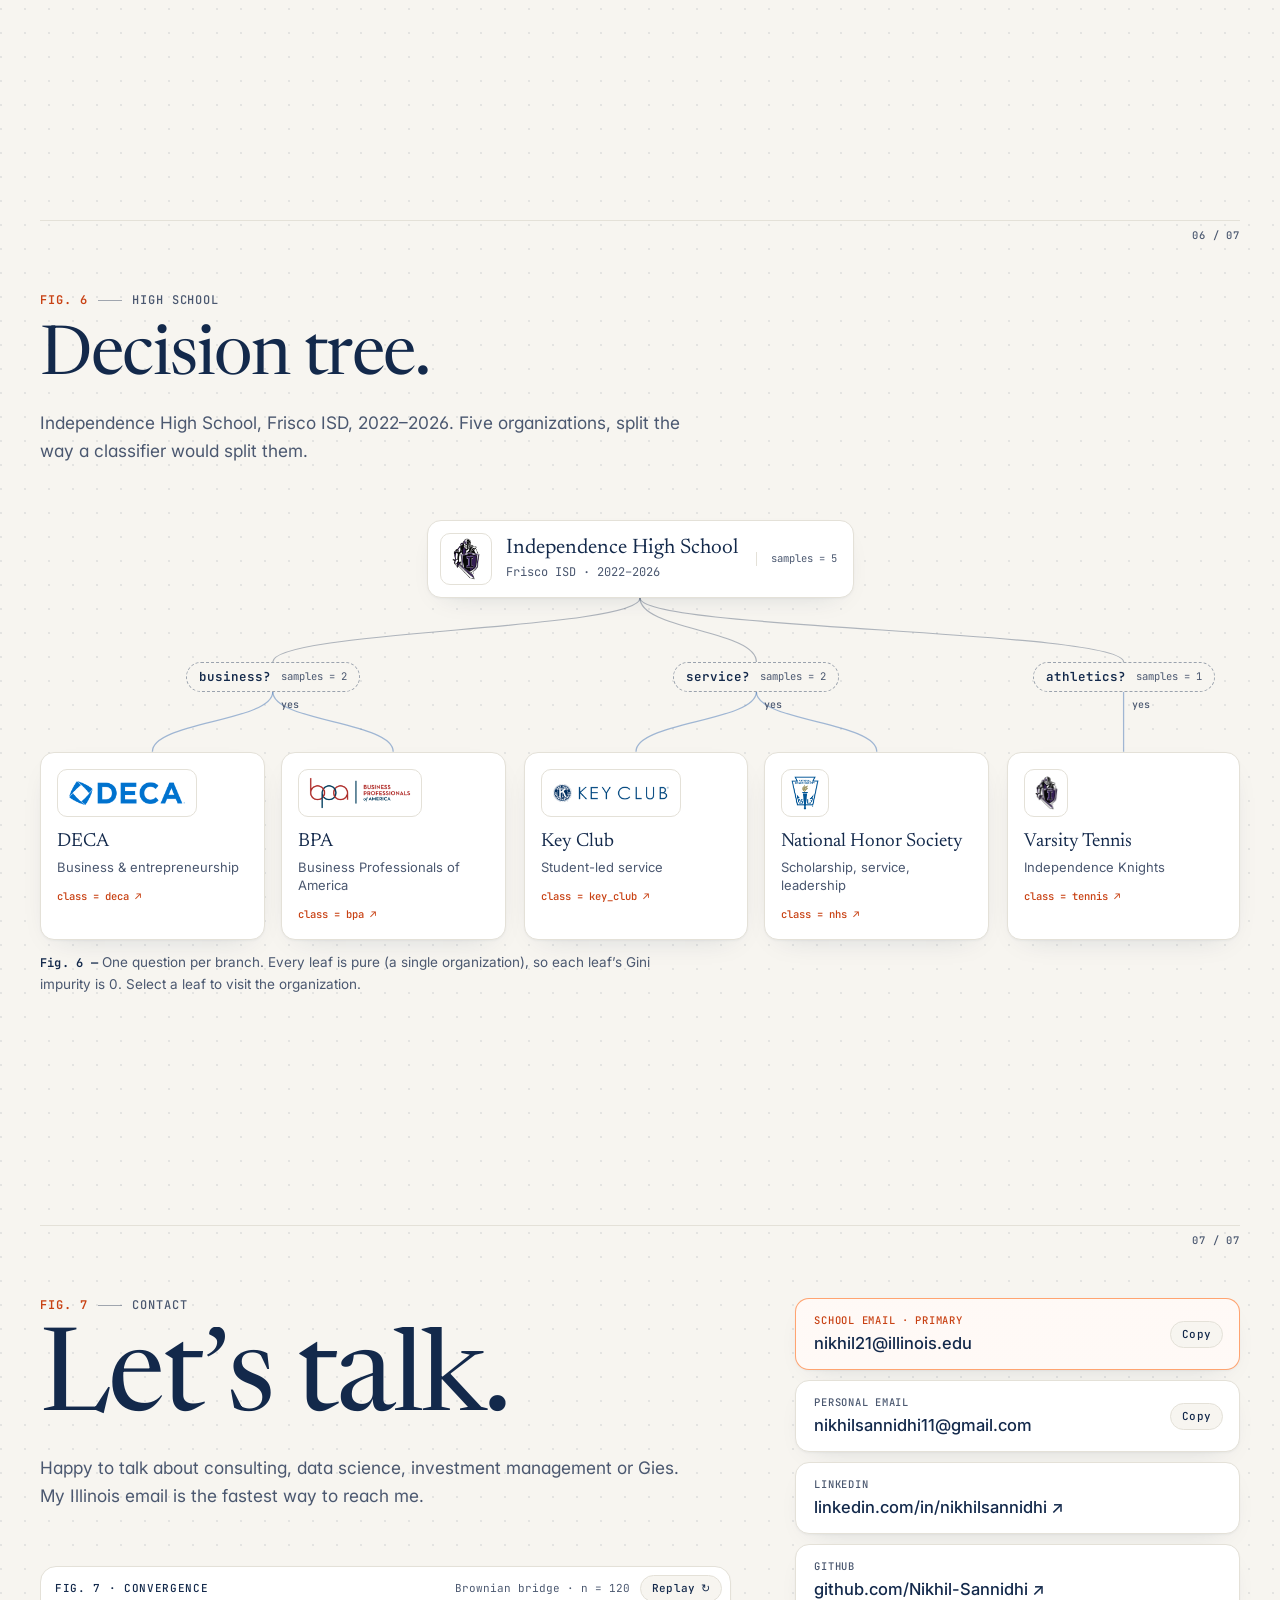
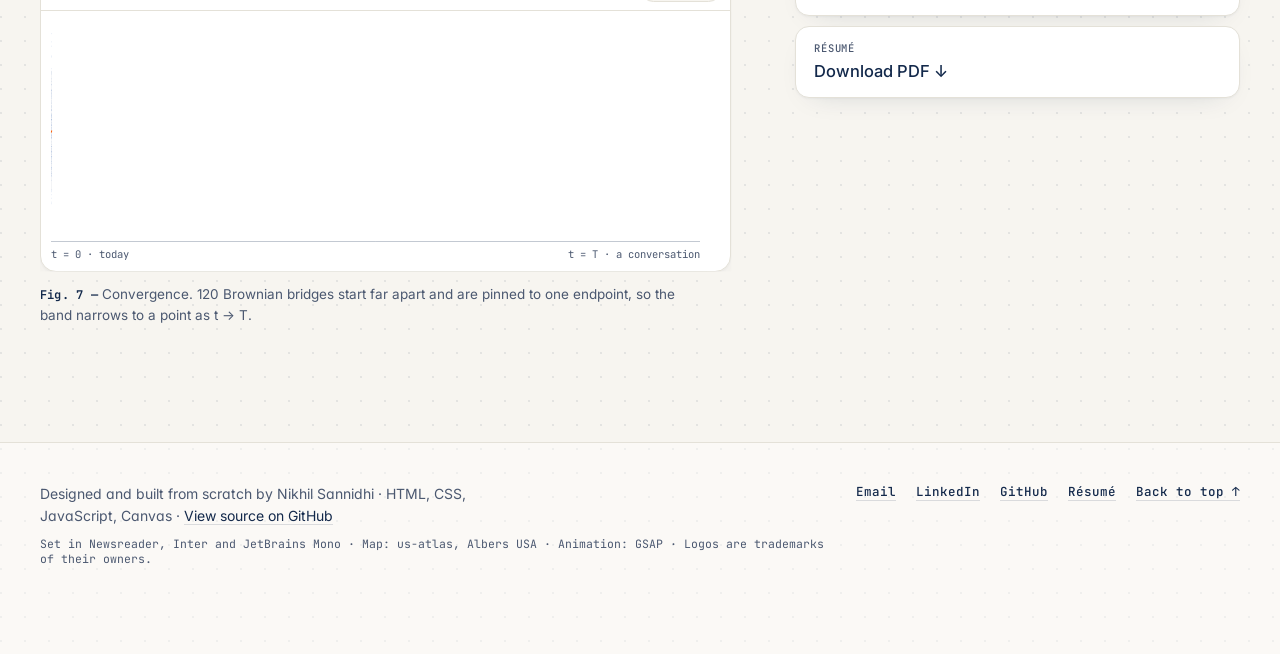
==== commit 1ae17f80: "Build ML-themed portfolio: interactive research-paper site Seven figure sections driven by live mode" ====
--- a/index.html
+++ b/index.html
@@ -1,116 +1,424 @@
 <!doctype html>
 <html lang="en">
 <head>
-  <meta charset="utf-8" />
-  <meta name="viewport" content="width=device-width, initial-scale=1" />
-  <title>Nikhil Sannidhi | Involvements</title>
-  <meta name="description" content="My high school and college clubs, teams, leadership roles, and service." />
-  <link rel="preconnect" href="https://fonts.googleapis.com" />
-  <link rel="preconnect" href="https://fonts.gstatic.com" crossorigin />
-  <link href="https://fonts.googleapis.com/css2?family=Fraunces:opsz,wght@9..144,500;9..144,700&family=Inter:wght@400;500;600&display=swap" rel="stylesheet" />
-  <link rel="stylesheet" href="assets/styles.css" />
+  <meta charset="utf-8">
+  <meta name="viewport" content="width=device-width, initial-scale=1, viewport-fit=cover">
+  <title>Nikhil Sannidhi · Data Science, ML &amp; Finance · Gies '30</title>
+  <meta name="description" content="Nikhil Sannidhi, Gies College of Business (UIUC) class of 2030. Data science and machine learning with a finance edge. A portfolio written as an interactive research paper, with a live model in every figure.">
+  <meta name="theme-color" content="#F7F5F0">
+  <meta name="author" content="Nikhil Sannidhi">
+  <meta property="og:type" content="website">
+  <meta property="og:title" content="Nikhil Sannidhi · Models of a Career">
+  <meta property="og:description" content="Data science and machine learning, with a finance edge. BBA '30, Gies College of Business, UIUC.">
+  <meta property="og:image" content="assets/og.png">
+  <meta name="twitter:card" content="summary_large_image">
+  <link rel="icon" href="assets/favicon.svg" type="image/svg+xml">
+  <link rel="preconnect" href="https://fonts.googleapis.com">
+  <link rel="preconnect" href="https://fonts.gstatic.com" crossorigin>
+  <link rel="stylesheet" href="https://fonts.googleapis.com/css2?family=Inter:wght@400;500;600&amp;family=JetBrains+Mono:wght@400;500;600&amp;family=Newsreader:ital,opsz,wght@0,6..72,400;0,6..72,500;1,6..72,400;1,6..72,500&amp;display=swap">
+  <link rel="stylesheet" href="assets/css/site.css">
   <script>
-    try { var t = localStorage.getItem("theme"); if (t) document.documentElement.dataset.theme = t; } catch (e) {}
+    (function () {
+      var d = document.documentElement, off = false;
+      d.classList.add("js");
+      try { off = localStorage.getItem("ns-pause") === "1"; } catch (e) {}
+      if (window.matchMedia && matchMedia("(prefers-reduced-motion: reduce)").matches) off = true;
+      d.classList.add(off ? "motion-off" : "motion-ok");
+    })();
   </script>
+  <script defer src="assets/vendor/gsap.min.js"></script>
+  <script defer src="assets/vendor/ScrollTrigger.min.js"></script>
+  <script type="module" src="assets/js/main.js"></script>
 </head>
 <body>
-  <header class="nav">
-    <div class="wrap nav-inner">
-      <a class="brand" href="#top" id="brand">NS</a>
+  <a class="skip" href="#main">Skip to content</a>
+
+  <header class="nav" id="nav">
+    <div class="nav-inner">
+      <a class="brand" href="#top" aria-label="Nikhil Sannidhi, back to top">
+        <span class="monogram" aria-hidden="true">NS</span>
+        <span class="brand-name" data-c="profile.name">Nikhil Sannidhi</span>
+      </a>
       <nav class="nav-links" aria-label="Sections">
-        <a href="#college">College</a>
+        <div class="figs">
+          <button class="figs-btn" type="button" aria-expanded="false" aria-controls="figs-menu">Figures
+            <svg viewBox="0 0 10 10" aria-hidden="true"><path d="M1.5 3.5 5 7l3.5-3.5" fill="none" stroke="currentColor" stroke-width="1.4"/></svg>
+          </button>
+          <div class="figs-menu" id="figs-menu" hidden>
+            <p>List of figures</p>
+            <a href="#top"><span>Fig. 1</span>Monte Carlo</a>
+            <a href="#about"><span>Fig. 2</span>Signal: about me</a>
+            <a href="#journey"><span>Fig. 3</span>Gradient descent, Frisco → Champaign</a>
+            <a href="#work"><span>Fig. 4</span>Case studies</a>
+            <a href="#toolkit"><span>Fig. 5</span>Neural network: toolkit</a>
+            <a href="#high-school"><span>Fig. 6</span>Decision tree: high school</a>
+            <a href="#contact"><span>Fig. 7</span>Convergence: contact</a>
+          </div>
+        </div>
+        <a href="#journey">Journey</a>
+        <a href="#work">Work</a>
+        <a href="#toolkit">Toolkit</a>
         <a href="#high-school">High School</a>
-        <a href="#timeline">Timeline</a>
         <a href="#contact">Contact</a>
       </nav>
-      <button class="theme-toggle" id="themeToggle" type="button" aria-label="Toggle dark mode">
-        <svg viewBox="0 0 24 24" width="18" height="18" aria-hidden="true"><path fill="currentColor" d="M12 3a9 9 0 1 0 9 9 7 7 0 0 1-9-9Z"/></svg>
-      </button>
+      <div class="nav-right">
+        <span class="train-readout" aria-hidden="true">epoch <b>1</b>/100 · loss <b>0.695</b></span>
+        <button class="pause-btn" type="button" aria-pressed="false" title="Pause all animation">
+          <span class="pause-ico" aria-hidden="true"></span><span class="pause-txt">Pause motion</span>
+        </button>
+        <a class="resume-pill" href="assets/Nikhil-Sannidhi-Resume.pdf" data-c-href="links.resume">Résumé</a>
+        <button class="menu-btn" type="button" aria-expanded="false" aria-controls="mnav"><span></span><b class="sr-only">Menu</b></button>
+      </div>
     </div>
   </header>
-
-  <main id="top">
-    <section class="hero">
+  <nav class="mnav" id="mnav" aria-label="Sections" hidden>
+    <a href="#top"><span>Fig. 1</span>Monte Carlo</a>
+    <a href="#about"><span>Fig. 2</span>About</a>
+    <a href="#journey"><span>Fig. 3</span>Journey</a>
+    <a href="#work"><span>Fig. 4</span>Work</a>
+    <a href="#toolkit"><span>Fig. 5</span>Toolkit</a>
+    <a href="#high-school"><span>Fig. 6</span>High School</a>
+    <a href="#contact"><span>Fig. 7</span>Contact</a>
+    <div class="mnav-foot">
+      <a class="btn btn--primary" href="assets/Nikhil-Sannidhi-Resume.pdf" data-c-href="links.resume">Résumé <span class="tag">PDF</span></a>
+      <a class="btn" href="mailto:nikhil21@illinois.edu" data-c-href="links.emailSchool" data-prefix="mailto:">Email</a>
+    </div>
+  </nav>
+  <div class="rail" aria-hidden="true"><div class="rail-fill"></div></div>
+  <div class="fig-chip" aria-hidden="true"><b class="chip-n">Fig 1</b><span>/ 7</span><span class="sep">·</span><span class="chip-name">Monte Carlo</span></div>
+  <div class="toast" role="status" aria-live="polite"></div>
+
+  <main id="main">
+    <!-- ============ Fig. 1: hero / Monte Carlo ============ -->
+    <section class="hero" id="top" data-fig="1" data-fig-name="Monte Carlo" aria-labelledby="hero-name">
       <div class="wrap hero-grid">
-        <div>
-          <p class="eyebrow" id="heroEyebrow"></p>
-          <h1 id="heroName"></h1>
-          <p class="tagline" id="heroTagline"></p>
-          <p class="intro" id="heroIntro"></p>
-          <div class="hero-cta">
-            <a class="btn primary" href="#college">See involvements</a>
-            <a class="btn" id="contactBtn" href="#contact">Get in touch</a>
-          </div>
-        </div>
-        <div class="portrait" aria-hidden="true">
-          <div class="portrait-ring"><span id="initials"></span></div>
-          <div class="portrait-card">
-            <span class="dot"></span>
-            <div>
-              <strong id="cardSchool"></strong>
-              <small id="cardMajor"></small>
-            </div>
-          </div>
-        </div>
-      </div>
-      <div class="wrap">
-        <dl class="stats" id="stats"></dl>
-      </div>
-    </section>
-
-    <section class="section" id="college">
-      <div class="wrap">
-        <div class="section-head">
+        <div class="hero-copy">
+          <p class="eyebrow"><span class="live" aria-hidden="true"></span>Working paper · Champaign, IL · 2026</p>
+          <h1 id="hero-name" data-c-name="profile.name">Nikhil <em>Sannidhi</em></h1>
+          <p class="target" data-c="profile.target" data-mark="finance edge">Data science &amp; machine learning, with a <span class="edge">finance edge</span>.</p>
+          <p class="school" data-c="profile.school">BBA '30 · Gies College of Business, UIUC</p>
+          <ul class="chips" aria-label="Highlights" data-render="proof" data-hash="1c9unch">
+            <!--r--><li>Consultant · EntreCORPS</li><li>Consultant · SCNO</li><li>Gies Ambassador</li><li>Frisco, TX → Champaign, IL</li><!--/r-->
+          </ul>
+          <div class="cta">
+            <a class="btn btn--primary magnetic" href="assets/Nikhil-Sannidhi-Resume.pdf" data-c-href="links.resume">
+              <svg viewBox="0 0 16 16" aria-hidden="true"><path d="M8 2v8m0 0 3.2-3.2M8 10 4.8 6.8M3 13.5h10" fill="none" stroke="currentColor" stroke-width="1.5" stroke-linecap="round"/></svg>
+              Résumé <span class="tag">PDF</span></a>
+            <a class="btn magnetic" href="mailto:nikhil21@illinois.edu" data-c-href="links.emailSchool" data-prefix="mailto:">
+              <svg viewBox="0 0 16 16" aria-hidden="true"><rect x="2" y="3.5" width="12" height="9" rx="1.5" fill="none" stroke="currentColor" stroke-width="1.4"/><path d="m2.5 4.5 5.5 4 5.5-4" fill="none" stroke="currentColor" stroke-width="1.4"/></svg>
+              Email</a>
+            <a class="btn magnetic" href="https://www.linkedin.com/in/nikhilsannidhi/" data-c-href="links.linkedin" target="_blank" rel="noopener noreferrer">
+              <svg viewBox="0 0 16 16" aria-hidden="true"><path fill="currentColor" d="M3.6 5.6h-2V14h2V5.6ZM2.6 1.9a1.15 1.15 0 1 0 0 2.3 1.15 1.15 0 0 0 0-2.3ZM14.4 9.3c0-2.3-1.2-3.8-3.2-3.8-1 0-1.8.5-2.1 1.1V5.6H7.1V14h2V9.6c0-1.2.4-2.1 1.6-2.1 1.1 0 1.6.8 1.6 2.1V14h2V9.3Z"/></svg>
+              LinkedIn<span class="sr-only"> (opens in a new tab)</span></a>
+            <a class="btn magnetic" href="https://github.com/Nikhil-Sannidhi" data-c-href="links.github" target="_blank" rel="noopener noreferrer">
+              <svg viewBox="0 0 16 16" aria-hidden="true"><path fill="currentColor" d="M8 .8a7.2 7.2 0 0 0-2.3 14c.4.1.5-.2.5-.4v-1.3c-2 .4-2.4-.9-2.4-.9-.3-.8-.8-1-.8-1-.7-.5 0-.5 0-.5.7.1 1.1.8 1.1.8.6 1.1 1.7.8 2.1.6.1-.5.3-.8.5-1-1.6-.2-3.3-.8-3.3-3.5 0-.8.3-1.4.7-1.9-.1-.2-.3-.9.1-1.9 0 0 .6-.2 2 .7a6.8 6.8 0 0 1 3.6 0c1.4-.9 2-.7 2-.7.4 1 .2 1.7.1 1.9.5.5.7 1.1.7 1.9 0 2.8-1.7 3.4-3.3 3.5.3.2.5.7.5 1.3v2c0 .2.1.5.5.4A7.2 7.2 0 0 0 8 .8Z"/></svg>
+              GitHub<span class="sr-only"> (opens in a new tab)</span></a>
+          </div>
+        </div>
+
+        <figure class="hero-fig">
+          <div class="frame">
+            <div class="fig-bar">
+              <span class="fig-tag">Fig. 1 · Monte Carlo</span>
+              <span class="fig-readout" id="mc-readout">GBM · n = 250 · seed 2030</span>
+              <button class="btn-mini" id="mc-rerun" type="button">Re-run <span aria-hidden="true">↻</span></button>
+            </div>
+            <div class="fig-canvas fig-canvas--hero" id="mc-wrap" role="img" aria-label="Line chart of 250 simulated paths of geometric Brownian motion from 2022 to 2030 on a log scale, all starting at 100. A grey band covering the 5th to 95th percentile widens over time, and an orange median line rises gently.">
+              <canvas id="mc-canvas"></canvas>
+              <div class="fig-tip" id="mc-tip" aria-hidden="true"></div>
+            </div>
+          </div>
+          <figcaption><b>Fig. 1 —</b> 250 simulated paths (GBM, μ = 0.08, σ = 0.25). Every path is a possible future; the orange line is the median. Hover (or touch) to read it.</figcaption>
+        </figure>
+      </div>
+    </section>
+
+    <div class="marquee" aria-hidden="true" data-render="marquee" data-hash="17ckn89">
+      <!--r--><div class="marquee-track"><div class="marquee-run"><span>Data Science</span><i>/</i><span>Machine Learning</span><i>/</i><span>Monte Carlo</span><i>/</i><span>Regression</span><i>/</i><span>Clustering</span><i>/</i><span>Finance</span><i>/</i><span>Consulting</span><i>/</i><span>Investment Management</span><i>/</i><span>Python</span><i>/</i></div><div class="marquee-run"><span>Data Science</span><i>/</i><span>Machine Learning</span><i>/</i><span>Monte Carlo</span><i>/</i><span>Regression</span><i>/</i><span>Clustering</span><i>/</i><span>Finance</span><i>/</i><span>Consulting</span><i>/</i><span>Investment Management</span><i>/</i><span>Python</span><i>/</i></div></div><!--/r-->
+    </div>
+
+    <!-- ============ Fig. 2: about / signal ============ -->
+    <section class="section about" id="about" data-fig="2" data-fig-name="Signal" aria-labelledby="about-title">
+      <div class="wrap">
+        <div class="about-grid">
           <div>
-            <p class="eyebrow">College</p>
-            <h2 id="collegeTitle"></h2>
-          </div>
-          <div class="chips" data-for="college" role="group" aria-label="Filter college involvements"></div>
-        </div>
-        <div class="cards" id="collegeCards"></div>
-      </div>
-    </section>
-
-    <section class="section alt" id="high-school">
-      <div class="wrap">
-        <div class="section-head">
+            <header class="sec-head">
+              <p class="fig-label"><b>Fig. 2</b><span class="rule-dot"></span>About</p>
+              <h2 class="title" id="about-title" data-split>Signal.</h2>
+            </header>
+            <p class="signal-text" data-c="profile.about">I am a freshman in the Gies College of Business at the University of Illinois Urbana-Champaign with interests in finance, consulting, and data-driven business strategy. I am especially interested in understanding how businesses make decisions, evaluate opportunities, and use data to solve complex problems. I hope to continue exploring careers in consulting and investment management.</p>
+            <div class="rotator-line">
+              <p aria-hidden="true">I’m interested in how businesses</p>
+              <p class="rotator" data-render="rotator" data-hash="st1nzk">
+                <!--r--><span class="sr-only">I’m interested in how businesses make decisions, evaluate opportunities, and use data to solve complex problems.</span><span class="rot-items" aria-hidden="true"><span class="is-on">make decisions.</span><span>evaluate opportunities.</span><span>use data to solve complex problems.</span></span><span class="rot-static" aria-hidden="true">make decisions, evaluate opportunities, and use data to solve complex problems.</span><!--/r-->
+              </p>
+            </div>
+          </div>
+          <aside class="about-side" aria-label="Summary">
+            <figure class="table-fig" data-reveal="rise">
+              <table class="stats">
+                <caption><b>Table 1.</b> Summary statistics</caption>
+                <tbody data-render="stats" data-hash="lqwk6x">
+                  <!--r--><tr><th scope="row">College roles</th><td><span class="count" data-count="3">3</span></td></tr><tr><th scope="row">High-school organizations</th><td><span class="count" data-count="5">5</span></td></tr><tr><th scope="row">States</th><td><span class="count" data-count="2">2</span></td></tr><tr><th scope="row">Class of</th><td><span class="count" data-count="2030">2030</span></td></tr><!--/r-->
+                </tbody>
+              </table>
+              <p class="stats-note">Every number on this site is a real count.</p>
+            </figure>
+            <div data-reveal="rise" style="--delay: 0.1s">
+              <p class="side-label">Interests</p>
+              <ul class="chips" data-render="interests" data-hash="fuloln">
+                <!--r--><li>Data Science</li><li>Machine Learning</li><li>Finance</li><li>Consulting</li><li>Investment Management</li><!--/r-->
+              </ul>
+            </div>
+            <p class="caption"><b>Fig. 2 —</b> Signal. The words light up as you scroll: reading as denoising. With motion paused, the full text is shown.</p>
+          </aside>
+        </div>
+      </div>
+    </section>
+
+    <!-- ============ Fig. 3: journey / gradient descent ============ -->
+    <section class="section journey" id="journey" data-fig="3" data-fig-name="Frisco → Champaign" aria-labelledby="journey-title">
+      <div class="wrap">
+        <div class="rule" data-n="03 / 07"></div>
+        <div class="journey-stage">
+          <div class="journey-copy">
+            <header class="sec-head">
+              <p class="fig-label"><b>Fig. 3</b><span class="rule-dot"></span>Journey</p>
+              <h2 class="title" id="journey-title" data-split>Gradient descent, <em>Frisco → Champaign.</em></h2>
+              <p class="lede">Four years at Independence High School in Frisco, Texas, then north-east to Champaign. Each card is one iteration toward the goal.</p>
+            </header>
+            <ol class="milestones" data-render="journey" data-hash="1y1t35a">
+              <!--r--><li class="ms" data-i="0">
+  <span class="ms-iter" aria-hidden="true">iter 01</span>
+  <span class="logo-chip logo-chip--white"><img src="assets/logos/independence-hs.png" alt="" loading="lazy" decoding="async"></span>
+  <span class="ms-text"><span class="ms-title">Independence High School</span><span class="ms-sub">Frisco ISD · Frisco, TX</span></span>
+  <span class="pill">2022–2026</span>
+</li>
+<li class="ms" data-i="1">
+  <span class="ms-iter" aria-hidden="true">iter 02</span>
+  <span class="logo-chip logo-chip--white"><img src="assets/logos/illinois.png" alt="" loading="lazy" decoding="async"></span>
+  <span class="ms-text"><span class="ms-title">Gies College of Business</span><span class="ms-sub">BBA, Business Undeclared · UIUC</span></span>
+  <span class="pill">2026–2030</span>
+</li>
+<li class="ms" data-i="2">
+  <span class="ms-iter" aria-hidden="true">iter 03</span>
+  <span class="logo-chip logo-chip--navy"><img src="assets/logos/entrecorps.png" alt="" loading="lazy" decoding="async"></span>
+  <span class="ms-text"><span class="ms-title">Consultant, EntreCORPS</span><span class="ms-sub">Consulting for Startups</span></span>
+  <span class="pill">Sep 2026–</span>
+</li>
+<li class="ms" data-i="3">
+  <span class="ms-iter" aria-hidden="true">iter 04</span>
+  <span class="logo-chip logo-chip--white"><img src="assets/logos/scno.png" alt="" loading="lazy" decoding="async"></span>
+  <span class="ms-text"><span class="ms-title">Consultant, SCNO</span><span class="ms-sub">Consulting for Nonprofit Organizations</span></span>
+  <span class="pill">Sep 2026–</span>
+</li>
+<li class="ms" data-i="4">
+  <span class="ms-iter" aria-hidden="true">iter 05</span>
+  <span class="logo-chip logo-chip--white"><img src="assets/logos/gies.png" alt="" loading="lazy" decoding="async"></span>
+  <span class="ms-text"><span class="ms-title">Gies Ambassador</span><span class="ms-sub">Tours, panels and recruitment events</span></span>
+  
+</li><!--/r-->
+            </ol>
+          </div>
+          <figure class="map-fig">
+            <div class="frame map-frame" role="img" aria-label="Map of the central and eastern United States with Texas and Illinois shaded. An orange route zig-zags from Frisco, Texas to Champaign, Illinois like gradient-descent steps, crossing dashed contour lines of a loss function centered on Champaign.">
+              <img src="assets/data/us-states.svg" alt="" width="640" height="480" decoding="async">
+              <svg class="route" aria-hidden="true" focusable="false"></svg>
+              <span class="map-chip" aria-hidden="true">Frisco <span class="sep">→</span> Champaign <span class="sep">·</span> <span data-miles>≈ 680 mi</span></span>
+              <span class="map-legend" aria-hidden="true"><i></i>descent path<br><i class="c"></i>loss contours</span>
+            </div>
+            <figcaption><b>Fig. 3 —</b> Plain gradient descent on an ill-conditioned quadratic loss whose minimum is Champaign (step size η = 0.125, curvatures 1 and 14.4). The steep direction overshoots and zig-zags; the shallow one creeps in. Albers USA projection.</figcaption>
+          </figure>
+        </div>
+      </div>
+    </section>
+
+    <!-- ============ Fig. 4: work / case studies ============ -->
+    <section class="section work" id="work" data-fig="4" data-fig-name="Work" aria-labelledby="work-title">
+      <div class="wrap">
+        <div class="rule" data-n="04 / 07"></div>
+        <header class="sec-head">
+          <p class="fig-label"><b>Fig. 4</b><span class="rule-dot"></span>Work</p>
+          <h2 class="title" id="work-title" data-split>Case studies. <em>Select a case to run its model.</em></h2>
+          <p class="lede">Three roles at Illinois, each paired with a model that captures the shape of the work.</p>
+        </header>
+        <div class="cases" data-render="cases" data-hash="3eztj1">
+          <!--r--><article class="case is-active" id="case-entrecorps" data-model="logistic" style="--i:1">
+  <h3 class="case-head"><button class="case-btn" type="button" aria-pressed="true" aria-controls="case-entrecorps-body">
+    <span class="case-num">4a</span>
+    <span class="case-title"><span class="case-org">EntreCORPS</span><span class="case-role">Consultant · Sep 2026 – Present</span></span>
+    <span class="case-model">Logistic growth fit</span>
+  </button></h3>
+  <div class="case-body" id="case-entrecorps-body">
+    <figure class="case-fig">
+      <div class="frame">
+      <div class="fig-bar"><span class="fig-tag">Fig. 4a · Logistic growth fit</span><span class="fig-readout" data-readout aria-hidden="true"></span><button class="btn-mini" type="button" data-replay>Replay <span aria-hidden="true">↻</span></button></div>
+      <div class="fig-canvas fig-canvas--case" role="img" aria-label="Animated chart: synthetic adoption data points with a logistic S-curve converging onto them over successive gradient-descent iterations."><canvas></canvas></div>
+      </div>
+      <figcaption><b>Fig. 4a —</b> A logistic S-curve, <i>y</i> = <i>L</i> / (1 + e<sup>−<i>k</i>(<i>t</i> − <i>t</i><sub>0</sub>)</sup>), fitted to 40 synthetic adoption points by gradient descent (Adam). Faint curves are earlier iterations.</figcaption>
+    </figure>
+    <div class="case-detail">
+      <div class="case-who"><span class="logo-chip logo-chip--navy"><img src="assets/logos/entrecorps.png" alt="EntreCORPS logo" loading="lazy" decoding="async"></span><p><strong>Consultant</strong>, EntreCORPS | Consulting for Startups<span class="mono">Sep 2026 – Present · Champaign, IL · On-site</span></p></div>
+      <p class="case-blurb">A student-run, pro bono growth and innovation consulting firm at Gies, part of the Origin Ventures Academy for Entrepreneurial Leadership. It advises startups and early-stage ventures. <span class="case-note">Startups live on S-curves: slow adoption, take-off, saturation.</span></p>
+      <p class="case-links"><a class="link-arrow" href="work/entrecorps.html">Read the case study <span aria-hidden="true">→</span></a><a class="link-quiet" href="https://giesgroups.illinois.edu/entrecorps/home/" target="_blank" rel="noopener noreferrer">EntreCORPS site <span aria-hidden="true">↗</span><span class="sr-only"> (opens in a new tab)</span></a></p>
+    </div>
+  </div>
+</article>
+<article class="case" id="case-scno" data-model="kmeans" style="--i:2">
+  <h3 class="case-head"><button class="case-btn" type="button" aria-pressed="false" aria-controls="case-scno-body">
+    <span class="case-num">4b</span>
+    <span class="case-title"><span class="case-org">SCNO</span><span class="case-role">Consultant · Sep 2026 – Present</span></span>
+    <span class="case-model">k-means clustering</span>
+  </button></h3>
+  <div class="case-body" id="case-scno-body">
+    <figure class="case-fig">
+      <div class="frame">
+      <div class="fig-bar"><span class="fig-tag">Fig. 4b · k-means clustering</span><span class="fig-readout" data-readout aria-hidden="true"></span><button class="btn-mini" type="button" data-replay>Replay <span aria-hidden="true">↻</span></button></div>
+      <div class="fig-canvas fig-canvas--case" role="img" aria-label="Animated chart: scattered points that k-means groups into three colored clusters as the cluster centers move and settle."><canvas></canvas></div>
+      </div>
+      <figcaption><b>Fig. 4b —</b> Lloyd’s k-means (<i>k</i> = 3) on 120 synthetic points. Each centroid (+) moves to the mean of its cluster until the assignments stop changing.</figcaption>
+    </figure>
+    <div class="case-detail">
+      <div class="case-who"><span class="logo-chip logo-chip--white"><img src="assets/logos/scno.png" alt="SCNO logo" loading="lazy" decoding="async"></span><p><strong>Consultant</strong>, Illinois Students Consulting for Nonprofit Organizations<span class="mono">Sep 2026 – Present · Champaign, IL · On-site</span></p></div>
+      <p class="case-blurb">A student-led organization providing free consulting to nonprofits in Champaign-Urbana and beyond. <span class="case-note">Different groups need different strategies. Clustering finds the groups.</span></p>
+      <p class="case-links"><a class="link-arrow" href="work/scno.html">Read the case study <span aria-hidden="true">→</span></a><a class="link-quiet" href="https://giesgroups.illinois.edu/SCNO/club_signup" target="_blank" rel="noopener noreferrer">SCNO site <span aria-hidden="true">↗</span><span class="sr-only"> (opens in a new tab)</span></a></p>
+    </div>
+  </div>
+</article>
+<article class="case" id="case-gies-ambassador" data-model="network" style="--i:3">
+  <h3 class="case-head"><button class="case-btn" type="button" aria-pressed="false" aria-controls="case-gies-ambassador-body">
+    <span class="case-num">4c</span>
+    <span class="case-title"><span class="case-org">Gies Ambassador</span><span class="case-role">Gies College of Business</span></span>
+    <span class="case-model">Force-directed network</span>
+  </button></h3>
+  <div class="case-body" id="case-gies-ambassador-body">
+    <figure class="case-fig">
+      <div class="frame">
+      <div class="fig-bar"><span class="fig-tag">Fig. 4c · Force-directed network</span><span class="fig-readout" data-readout aria-hidden="true"></span><button class="btn-mini" type="button" data-replay>Replay <span aria-hidden="true">↻</span></button></div>
+      <div class="fig-canvas fig-canvas--case" role="img" aria-label="Animated chart: a network of nodes, representing people, connecting by springs and settling into a stable layout."><canvas></canvas></div>
+      </div>
+      <figcaption><b>Fig. 4c —</b> A force-directed graph: springs pull connected people together, charge pushes everyone apart, and the layout settles into communities.</figcaption>
+    </figure>
+    <div class="case-detail">
+      <div class="case-who"><span class="logo-chip logo-chip--white"><img src="assets/logos/gies.png" alt="Gies Ambassador logo" loading="lazy" decoding="async"></span><p><strong>Gies Ambassador</strong>, Gies College of Business<span class="mono">Champaign, IL</span></p></div>
+      <p class="case-blurb">Ambassadors represent Gies to prospective and admitted students and families through meetings, tours, student panels and recruitment events. <span class="case-note">One conversation at a time, people connect.</span></p>
+      <p class="case-links"><a class="link-arrow" href="work/gies-ambassador.html">Read the case study <span aria-hidden="true">→</span></a><a class="link-quiet" href="https://giesbusiness.illinois.edu" target="_blank" rel="noopener noreferrer">Gies site <span aria-hidden="true">↗</span><span class="sr-only"> (opens in a new tab)</span></a></p>
+    </div>
+  </div>
+</article>
+<p class="cases-note"><b>Note.</b> The models run on synthetic data. They illustrate the kind of thinking each role involves, not client results. Write-ups are linked from each case.</p><!--/r-->
+        </div>
+      </div>
+    </section>
+
+    <!-- ============ Fig. 5: toolkit / neural network ============ -->
+    <section class="section toolkit" id="toolkit" data-fig="5" data-fig-name="Toolkit" aria-labelledby="toolkit-title">
+      <div class="wrap">
+        <div class="rule" data-n="05 / 07"></div>
+        <header class="sec-head">
+          <p class="fig-label"><b>Fig. 5</b><span class="rule-dot"></span>Toolkit</p>
+          <h2 class="title" id="toolkit-title" data-split>Neural network.</h2>
+          <p class="lede">Skills in, goals out. Hover, tap or focus a node to run a forward pass through the trained weights.</p>
+        </header>
+        <figure class="nn" data-reveal="scale">
+          <div class="frame nn-frame">
+            <div class="fig-bar">
+              <span class="fig-tag">Fig. 5 · Feed-forward network</span>
+              <span class="fig-readout" data-nn-loss>6 → 5 → 4</span>
+            </div>
+            <div class="nn-svg"></div>
+            <p class="nn-note" aria-live="polite">Hover, tap or focus a skill to run a forward pass. <span class="nn-note-sub">Orange edges carry the signal; line weight shows |w|.</span></p>
+          </div>
+          <ul class="nn-fallback" data-render="skills" data-hash="j10qjp">
+            <!--r--><li><strong>Python (learning)</strong>: feeds Data Science, Machine Learning.</li><li><strong>Excel / Microsoft Office</strong>: feeds Finance, Consulting.</li><li><strong>Data Analysis</strong>: feeds Data Science, Finance.</li><li><strong>Research</strong>: feeds Consulting, Data Science.</li><li><strong>Leadership</strong>: feeds Consulting, Finance.</li><li><strong>Communication</strong>: feeds Consulting, Finance.</li><!--/r-->
+          </ul>
+          <figcaption><b>Fig. 5 —</b> A 6-5-4 network (tanh hidden layer, sigmoid outputs) trained in your browser by gradient descent on a hand-labelled skill-to-goal relevance table. Line weight is |w|; dashed edges are negative weights.</figcaption>
+        </figure>
+      </div>
+    </section>
+
+    <!-- ============ Fig. 6: high school / decision tree ============ -->
+    <section class="section highschool" id="high-school" data-fig="6" data-fig-name="High School" aria-labelledby="hs-title">
+      <div class="wrap">
+        <div class="rule" data-n="06 / 07"></div>
+        <header class="sec-head">
+          <p class="fig-label"><b>Fig. 6</b><span class="rule-dot"></span>High school</p>
+          <h2 class="title" id="hs-title" data-split>Decision tree.</h2>
+          <p class="lede">Independence High School, Frisco ISD, 2022–2026. Five organizations, split the way a classifier would split them.</p>
+        </header>
+        <figure class="tree-fig">
+          <div class="tree" data-render="tree" data-hash="84n6b9">
+            <!--r--><svg class="tree-wires" aria-hidden="true" focusable="false"></svg>
+  <div class="tree-root" data-node="root"><span class="logo-chip logo-chip--white"><img src="assets/logos/independence-hs.png" alt="" loading="lazy" decoding="async"></span><span><span class="tree-title">Independence High School</span><span class="mono">Frisco ISD · 2022–2026</span></span><span class="tree-samples">samples = 5</span></div>
+  <div class="tree-groups"><div class="tree-group" style="--n:2">
+    <div class="tree-split" data-node="s0"><span class="mono">business?</span><span class="tree-samples">samples = 2</span></div>
+    <ul class="tree-leaves"><li data-node="s0-l0" style="--k:0"><a class="leaf card" href="https://www.deca.org" target="_blank" rel="noopener noreferrer"><span class="logo-chip logo-chip--white"><img src="assets/logos/deca.png" alt="" loading="lazy" decoding="async"></span><span class="leaf-name">DECA</span><span class="leaf-note">Business &amp; entrepreneurship</span><span class="leaf-class">class = deca <span aria-hidden="true">↗</span></span><span class="sr-only"> (opens in a new tab)</span></a></li><li data-node="s0-l1" style="--k:1"><a class="leaf card" href="https://bpa.org" target="_blank" rel="noopener noreferrer"><span class="logo-chip logo-chip--white"><img src="assets/logos/bpa.png" alt="" loading="lazy" decoding="async"></span><span class="leaf-name">BPA</span><span class="leaf-note">Business Professionals of America</span><span class="leaf-class">class = bpa <span aria-hidden="true">↗</span></span><span class="sr-only"> (opens in a new tab)</span></a></li></ul>
+  </div>
+<div class="tree-group" style="--n:2">
+    <div class="tree-split" data-node="s1"><span class="mono">service?</span><span class="tree-samples">samples = 2</span></div>
+    <ul class="tree-leaves"><li data-node="s1-l2" style="--k:2"><a class="leaf card" href="https://www.keyclub.org" target="_blank" rel="noopener noreferrer"><span class="logo-chip logo-chip--white"><img src="assets/logos/keyclub.png" alt="" loading="lazy" decoding="async"></span><span class="leaf-name">Key Club</span><span class="leaf-note">Student-led service</span><span class="leaf-class">class = key_club <span aria-hidden="true">↗</span></span><span class="sr-only"> (opens in a new tab)</span></a></li><li data-node="s1-l3" style="--k:3"><a class="leaf card" href="https://www.nationalhonorsociety.org" target="_blank" rel="noopener noreferrer"><span class="logo-chip logo-chip--white"><img src="assets/logos/nhs.png" alt="" loading="lazy" decoding="async"></span><span class="leaf-name">National Honor Society</span><span class="leaf-note">Scholarship, service, leadership</span><span class="leaf-class">class = nhs <span aria-hidden="true">↗</span></span><span class="sr-only"> (opens in a new tab)</span></a></li></ul>
+  </div>
+<div class="tree-group" style="--n:1">
+    <div class="tree-split" data-node="s2"><span class="mono">athletics?</span><span class="tree-samples">samples = 1</span></div>
+    <ul class="tree-leaves"><li data-node="s2-l4" style="--k:4"><a class="leaf card" href="https://www.friscoisd.org/o/ihs" target="_blank" rel="noopener noreferrer"><span class="logo-chip logo-chip--white"><img src="assets/logos/independence-hs.png" alt="" loading="lazy" decoding="async"></span><span class="leaf-name">Varsity Tennis</span><span class="leaf-note">Independence Knights</span><span class="leaf-class">class = tennis <span aria-hidden="true">↗</span></span><span class="sr-only"> (opens in a new tab)</span></a></li></ul>
+  </div></div><!--/r-->
+          </div>
+          <figcaption><b>Fig. 6 —</b> One question per branch. Every leaf is pure (a single organization), so each leaf’s Gini impurity is 0. Select a leaf to visit the organization.</figcaption>
+        </figure>
+      </div>
+    </section>
+
+    <!-- ============ Fig. 7: contact / convergence ============ -->
+    <section class="section contact" id="contact" data-fig="7" data-fig-name="Contact" aria-labelledby="contact-title">
+      <div class="wrap">
+        <div class="rule" data-n="07 / 07"></div>
+        <div class="contact-grid">
           <div>
-            <p class="eyebrow">High School</p>
-            <h2 id="hsTitle"></h2>
-          </div>
-          <div class="chips" data-for="highSchool" role="group" aria-label="Filter high school involvements"></div>
-        </div>
-        <div class="cards" id="highSchoolCards"></div>
-      </div>
-    </section>
-
-    <section class="section" id="timeline">
-      <div class="wrap">
-        <div class="section-head">
-          <div>
-            <p class="eyebrow">Timeline</p>
-            <h2 id="timelineTitle">Leadership over the years</h2>
-          </div>
-        </div>
-        <ol class="timeline" id="timelineList"></ol>
-      </div>
-    </section>
-
-    <section class="section contact" id="contact">
-      <div class="wrap contact-inner">
-        <h2>Let's connect</h2>
-        <p>Interested in something I've worked on, or want to collaborate? I'd love to hear from you.</p>
-        <a class="btn primary" id="emailBtn" href="#"></a>
-        <ul class="links" id="linkList"></ul>
+            <header class="sec-head">
+              <p class="fig-label"><b>Fig. 7</b><span class="rule-dot"></span>Contact</p>
+              <h2 class="title" id="contact-title" data-split>Let’s talk.</h2>
+              <p class="lede">Happy to talk about consulting, data science, investment management or Gies. My Illinois email is the fastest way to reach me.</p>
+            </header>
+            <figure class="bridge-fig" data-reveal="clip">
+              <div class="frame">
+                <div class="fig-bar">
+                  <span class="fig-tag">Fig. 7 · Convergence</span>
+                  <span class="fig-readout">Brownian bridge · n = 120</span>
+                  <button class="btn-mini" id="bridge-replay" type="button">Replay <span aria-hidden="true">↻</span></button>
+                </div>
+                <div class="fig-canvas fig-canvas--bridge" role="img" aria-label="Chart of 120 random paths that start far apart on the left and all converge to a single orange point on the right; the shaded confidence band narrows to that point.">
+                  <canvas id="bridge-canvas"></canvas>
+                </div>
+              </div>
+              <figcaption><b>Fig. 7 —</b> Convergence. 120 Brownian bridges start far apart and are pinned to one endpoint, so the band narrows to a point as t → T.</figcaption>
+            </figure>
+          </div>
+          <ul class="contact-cards" data-render="contact" data-hash="cnu344">
+            <!--r--><li class="ccard card ccard--primary"><span class="ccard-label">School email · primary</span><a class="ccard-main" href="mailto:nikhil21@illinois.edu">nikhil21@illinois.edu</a><button class="btn-mini copy" type="button" data-copy="nikhil21@illinois.edu">Copy<span class="sr-only"> nikhil21@illinois.edu</span></button></li>
+<li class="ccard card"><span class="ccard-label">Personal email</span><a class="ccard-main" href="mailto:nikhilsannidhi11@gmail.com">nikhilsannidhi11@gmail.com</a><button class="btn-mini copy" type="button" data-copy="nikhilsannidhi11@gmail.com">Copy<span class="sr-only"> nikhilsannidhi11@gmail.com</span></button></li>
+<li class="ccard card"><span class="ccard-label">LinkedIn</span><a class="ccard-main" href="https://www.linkedin.com/in/nikhilsannidhi/" target="_blank" rel="noopener noreferrer">linkedin.com/in/nikhilsannidhi <span aria-hidden="true">↗</span><span class="sr-only"> (opens in a new tab)</span></a></li>
+<li class="ccard card"><span class="ccard-label">GitHub</span><a class="ccard-main" href="https://github.com/Nikhil-Sannidhi" target="_blank" rel="noopener noreferrer">github.com/Nikhil-Sannidhi <span aria-hidden="true">↗</span><span class="sr-only"> (opens in a new tab)</span></a></li>
+<li class="ccard card"><span class="ccard-label">Résumé</span><a class="ccard-main" href="assets/Nikhil-Sannidhi-Resume.pdf">Download PDF <span aria-hidden="true">↓</span></a></li><!--/r-->
+          </ul>
+        </div>
       </div>
     </section>
   </main>
 
   <footer class="footer">
-    <div class="wrap"><span id="footerText"></span></div>
+    <div class="wrap footer-grid">
+      <div>
+        <p class="colophon">Designed and built from scratch by Nikhil Sannidhi · HTML, CSS, JavaScript, Canvas · <a href="https://github.com/Nikhil-Sannidhi/project-profile" data-c-href="links.source" target="_blank" rel="noopener noreferrer">View source on GitHub<span class="sr-only"> (opens in a new tab)</span></a></p>
+        <p class="mono-small">Set in Newsreader, Inter and JetBrains Mono · Map: us-atlas, Albers USA · Animation: GSAP · Logos are trademarks of their owners.</p>
+      </div>
+      <nav class="footer-links" aria-label="Contact links">
+        <a href="mailto:nikhil21@illinois.edu" data-c-href="links.emailSchool" data-prefix="mailto:">Email</a>
+        <a href="https://www.linkedin.com/in/nikhilsannidhi/" data-c-href="links.linkedin" target="_blank" rel="noopener noreferrer">LinkedIn<span class="sr-only"> (opens in a new tab)</span></a>
+        <a href="https://github.com/Nikhil-Sannidhi" data-c-href="links.github" target="_blank" rel="noopener noreferrer">GitHub<span class="sr-only"> (opens in a new tab)</span></a>
+        <a href="assets/Nikhil-Sannidhi-Resume.pdf" data-c-href="links.resume">Résumé</a>
+        <a href="#top">Back to top <span aria-hidden="true">↑</span></a>
+      </nav>
+    </div>
   </footer>
-
-  <script src="assets/content.js"></script>
-  <script src="assets/app.js"></script>
 </body>
 </html>
--- a/assets/css/site.css
+++ b/assets/css/site.css
@@ -0,0 +1,667 @@
+/* ==========================================================================
+   Nikhil Sannidhi: "Models of a Career"
+   An interactive research paper. Light, editorial, Gies / Illinois palette.
+   ========================================================================== */
+
+:root {
+  --paper: #f7f5f0;
+  --surface: #ffffff;
+  --ink: #13294b; /* Illini Blue */
+  --blue: #1d58a7; /* Industrial */
+  --orange: #ff5f05; /* Illini Orange: graphics, lines, large text only */
+  --orange-text: #c84113; /* Altgeld: small orange text */
+  --muted: #4b5870;
+  --grid: #e4e1d8;
+  --text: #1c2b47;
+  --line: rgba(19, 41, 75, 0.14);
+  --tint: rgba(19, 41, 75, 0.045);
+
+  --serif: "Newsreader", "Iowan Old Style", "Palatino Linotype", Georgia, serif;
+  --sans: "Inter", system-ui, -apple-system, "Segoe UI", Roboto, sans-serif;
+  --mono: "JetBrains Mono", ui-monospace, SFMono-Regular, Menlo, Consolas, monospace;
+
+  --gutter: 16px;
+  --maxw: 1200px;
+  --nav-h: 56px;
+  --radius: 14px;
+  --ease: cubic-bezier(0.22, 0.61, 0.36, 1);
+  --ease-out: cubic-bezier(0.16, 1, 0.3, 1);
+  --shadow: 0 1px 2px rgba(19, 41, 75, 0.04), 0 10px 30px -18px rgba(19, 41, 75, 0.22);
+  --shadow-lift: 0 2px 6px rgba(19, 41, 75, 0.05), 0 22px 44px -22px rgba(19, 41, 75, 0.35);
+  color-scheme: light;
+}
+@media (min-width: 768px) {
+  :root { --gutter: 32px; }
+}
+@media (min-width: 1280px) {
+  :root { --gutter: 40px; }
+}
+
+/* ---------- base ---------- */
+*,
+*::before,
+*::after { box-sizing: border-box; }
+html { -webkit-text-size-adjust: 100%; text-size-adjust: 100%; scroll-padding-top: calc(var(--nav-h) + 12px); }
+@media (prefers-reduced-motion: no-preference) {
+  html:not(.motion-off) { scroll-behavior: smooth; }
+}
+body {
+  margin: 0;
+  background-color: var(--paper);
+  background-image: radial-gradient(circle at 1px 1px, rgba(19, 41, 75, 0.085) 1px, transparent 0);
+  background-size: 24px 24px;
+  color: var(--text);
+  font: 400 16px/1.6 var(--sans);
+  font-feature-settings: "ss01", "cv11";
+  -webkit-font-smoothing: antialiased;
+  -moz-osx-font-smoothing: grayscale;
+  overflow-x: clip;
+  text-rendering: optimizeLegibility;
+}
+img, svg, canvas { display: block; max-width: 100%; }
+a { color: inherit; text-decoration: none; }
+button { font: inherit; color: inherit; cursor: pointer; }
+h1, h2, h3, p, ul, ol, figure, blockquote, dl, dd { margin: 0; }
+ul, ol { padding: 0; list-style: none; }
+::selection { background: rgba(255, 95, 5, 0.22); color: var(--ink); }
+:focus-visible { outline: 2px solid var(--orange-text); outline-offset: 3px; border-radius: 6px; }
+.sr-only {
+  position: absolute !important; width: 1px; height: 1px; padding: 0; margin: -1px;
+  overflow: hidden; clip: rect(0 0 0 0); white-space: nowrap; border: 0;
+}
+.skip {
+  position: fixed; left: 12px; top: -60px; z-index: 100; background: var(--ink); color: #fff;
+  padding: 10px 14px; border-radius: 10px; font: 500 14px var(--sans); transition: top 0.2s;
+}
+.skip:focus { top: 12px; }
+.mono { font-family: var(--mono); }
+.wrap { width: 100%; max-width: calc(var(--maxw) + var(--gutter) * 2); margin: 0 auto; padding: 0 var(--gutter); }
+
+/* ---------- type ---------- */
+.fig-label {
+  display: flex; align-items: center; gap: 10px; flex-wrap: wrap;
+  font: 500 12px/1.2 var(--mono); letter-spacing: 0.08em; text-transform: uppercase; color: var(--muted);
+}
+.fig-label b { color: var(--orange-text); font-weight: 600; }
+.fig-label .rule-dot { width: 24px; height: 1px; background: currentColor; opacity: 0.5; }
+h2.title {
+  font: 400 clamp(38px, 5.4vw, 68px)/1.02 var(--serif);
+  letter-spacing: -0.022em; color: var(--ink); text-wrap: balance;
+}
+h2.title em { font-style: italic; color: var(--blue); }
+.lede { font-size: clamp(16px, 1.35vw, 18px); color: var(--muted); max-width: 60ch; text-wrap: pretty; }
+.sec-head { display: grid; gap: 16px; max-width: 820px; margin-bottom: clamp(32px, 5vw, 56px); }
+
+/* ---------- buttons, pills ---------- */
+.btn {
+  --b: var(--line);
+  display: inline-flex; align-items: center; justify-content: center; gap: 8px;
+  min-height: 44px; padding: 0 18px; border-radius: 999px;
+  font: 500 14.5px/1 var(--sans); color: var(--ink);
+  background: var(--surface); border: 1px solid var(--b);
+  transition: border-color 0.3s var(--ease), background-color 0.3s var(--ease), box-shadow 0.3s var(--ease), color 0.3s;
+  will-change: transform;
+}
+.btn svg { width: 16px; height: 16px; flex: none; }
+.btn:hover { --b: var(--orange); box-shadow: var(--shadow); }
+.btn--primary { background: var(--ink); color: #fff; --b: var(--ink); }
+.btn--primary:hover { background: #0c1c36; --b: #0c1c36; }
+.btn--primary .tag { font: 500 11px var(--mono); opacity: 0.7; }
+.btn-mini {
+  display: inline-flex; align-items: center; gap: 6px; white-space: nowrap;
+  font: 500 11px/1 var(--mono); letter-spacing: 0.02em; color: var(--ink);
+  background: var(--paper); border: 1px solid var(--grid); border-radius: 999px; padding: 7px 11px;
+  transition: border-color 0.25s, background-color 0.25s;
+}
+.btn-mini:hover { border-color: var(--orange); background: #fff; }
+.pill {
+  display: inline-flex; align-items: center; white-space: nowrap;
+  font: 500 11px/1 var(--mono); color: var(--ink);
+  border: 1px solid var(--line); border-radius: 999px; padding: 6px 9px; background: var(--paper);
+}
+.chips { display: flex; flex-wrap: wrap; gap: 8px; }
+.chips li {
+  font: 500 12px/1 var(--mono); color: var(--ink); background: var(--surface);
+  border: 1px solid var(--grid); border-radius: 999px; padding: 8px 12px;
+  display: inline-flex; align-items: center; gap: 8px;
+}
+.chips li::before { content: ""; width: 5px; height: 5px; border-radius: 50%; background: var(--orange); flex: none; }
+
+.card {
+  background: var(--surface); border: 1px solid var(--grid); border-radius: var(--radius);
+  box-shadow: var(--shadow);
+  transition: transform 0.4s var(--ease-out), box-shadow 0.4s var(--ease-out), border-color 0.3s var(--ease);
+}
+@media (hover: hover) {
+  .card:hover { transform: translateY(-3px); border-color: var(--orange); box-shadow: var(--shadow-lift); }
+}
+
+.logo-chip {
+  display: inline-flex; align-items: center; justify-content: center; flex: none;
+  height: 44px; min-width: 44px; max-width: 132px; padding: 6px 9px;
+  background: #fff; border: 1px solid var(--grid); border-radius: 10px;
+}
+.logo-chip img { height: 100%; width: auto; max-width: 100%; object-fit: contain; }
+.logo-chip--navy { background: #152849; border-color: #152849; padding: 0; overflow: hidden; }
+.logo-chip--navy img { height: 100%; }
+
+/* ---------- nav ---------- */
+.nav {
+  position: fixed; inset: 0 0 auto 0; z-index: 60; height: var(--nav-h);
+  background: rgba(247, 245, 240, 0.84);
+  -webkit-backdrop-filter: saturate(1.3) blur(12px); backdrop-filter: saturate(1.3) blur(12px);
+  border-bottom: 1px solid transparent; transition: border-color 0.3s;
+}
+.nav.is-scrolled { border-bottom-color: var(--grid); }
+.nav-inner { height: 100%; display: flex; align-items: center; gap: 16px; padding: 0 var(--gutter); }
+.brand { display: inline-flex; align-items: center; gap: 10px; color: var(--ink); flex: none; }
+.monogram {
+  position: relative; width: 32px; height: 32px; display: grid; place-items: center;
+  border: 1.5px solid var(--ink); border-radius: 9px;
+  font: italic 500 15px/1 var(--serif); letter-spacing: -0.02em;
+}
+.monogram::after { content: ""; position: absolute; right: -3px; top: -3px; width: 7px; height: 7px; border-radius: 50%; background: var(--orange); box-shadow: 0 0 0 2px var(--paper); }
+.brand-name { font: 500 13px/1 var(--mono); letter-spacing: 0.01em; }
+.nav-links { display: none; align-items: center; gap: 2px; margin: 0 auto; }
+.nav-links a,
+.figs-btn {
+  font: 500 11.5px/1 var(--mono); letter-spacing: 0.06em; text-transform: uppercase; color: var(--muted);
+  padding: 9px 11px; border-radius: 999px; border: 0; background: none; display: inline-flex; align-items: center; gap: 6px;
+  transition: color 0.2s, background-color 0.2s;
+}
+.nav-links a:hover, .figs-btn:hover, .figs-btn[aria-expanded="true"] { color: var(--ink); background: var(--tint); }
+.nav-links a.is-current { color: var(--ink); }
+.nav-links a.is-current::before { content: ""; width: 5px; height: 5px; border-radius: 50%; background: var(--orange); }
+.figs-btn svg { width: 10px; height: 10px; transition: transform 0.25s; }
+.figs-btn[aria-expanded="true"] svg { transform: rotate(180deg); }
+.figs { position: relative; }
+.figs-menu {
+  position: absolute; left: 0; top: calc(100% + 10px); width: 320px; padding: 8px;
+  background: var(--surface); border: 1px solid var(--grid); border-radius: 14px; box-shadow: var(--shadow-lift);
+}
+.figs-menu[hidden] { display: none; }
+.figs-menu p { font: 500 10.5px var(--mono); letter-spacing: 0.08em; text-transform: uppercase; color: var(--muted); padding: 8px 10px 6px; }
+.figs-menu a {
+  display: grid; grid-template-columns: 52px 1fr; gap: 8px; padding: 9px 10px; border-radius: 9px;
+  font: 400 14px/1.3 var(--sans); color: var(--ink); text-transform: none; letter-spacing: 0;
+}
+.figs-menu a span { font: 500 11.5px/1.5 var(--mono); color: var(--orange-text); }
+.figs-menu a:hover { background: var(--tint); }
+.nav-right { display: flex; align-items: center; gap: 8px; margin-left: auto; }
+.train-readout {
+  display: none; font: 400 11px/1 var(--mono); color: var(--muted); white-space: nowrap;
+  font-variant-numeric: tabular-nums; padding-right: 6px;
+}
+.train-readout b { font-weight: 500; color: var(--ink); }
+.pause-btn {
+  display: inline-flex; align-items: center; gap: 7px; min-height: 34px; padding: 0 12px;
+  font: 500 11px/1 var(--mono); color: var(--ink); white-space: nowrap;
+  background: transparent; border: 1px solid var(--line); border-radius: 999px; transition: border-color 0.2s, background-color 0.2s;
+}
+.pause-btn:hover { border-color: var(--orange); background: var(--surface); }
+.pause-ico { width: 9px; height: 10px; position: relative; }
+.pause-ico::before, .pause-ico::after { content: ""; position: absolute; top: 0; bottom: 0; width: 3px; background: var(--ink); border-radius: 1px; }
+.pause-ico::before { left: 0; }
+.pause-ico::after { right: 0; }
+.pause-btn[aria-pressed="true"] .pause-ico::before { width: 0; height: 0; background: none; border-style: solid; border-width: 5px 0 5px 9px; border-color: transparent transparent transparent var(--ink); border-radius: 0; }
+.pause-btn[aria-pressed="true"] .pause-ico::after { display: none; }
+.pause-txt { display: none; }
+.resume-pill {
+  display: inline-flex; align-items: center; gap: 6px; min-height: 34px; padding: 0 14px; border-radius: 999px;
+  background: var(--ink); color: #fff; font: 500 11.5px/1 var(--mono); letter-spacing: 0.04em; white-space: nowrap;
+  transition: background-color 0.2s;
+}
+.resume-pill:hover { background: #0c1c36; }
+.menu-btn {
+  width: 40px; height: 40px; display: grid; place-items: center; border-radius: 10px;
+  border: 1px solid var(--line); background: transparent;
+}
+.menu-btn span { width: 16px; height: 1.5px; background: var(--ink); position: relative; transition: background 0.2s; }
+.menu-btn span::before, .menu-btn span::after { content: ""; position: absolute; left: 0; width: 16px; height: 1.5px; background: var(--ink); transition: transform 0.3s var(--ease); }
+.menu-btn span::before { top: -5px; }
+.menu-btn span::after { top: 5px; }
+.menu-btn[aria-expanded="true"] span { background: transparent; }
+.menu-btn[aria-expanded="true"] span::before { transform: translateY(5px) rotate(45deg); }
+.menu-btn[aria-expanded="true"] span::after { transform: translateY(-5px) rotate(-45deg); }
+.mnav {
+  position: fixed; inset: var(--nav-h) 0 auto 0; z-index: 59; max-height: calc(100svh - var(--nav-h)); overflow: auto;
+  background: var(--paper); border-bottom: 1px solid var(--grid); box-shadow: var(--shadow-lift);
+  padding: 8px var(--gutter) 20px;
+}
+.mnav[hidden] { display: none; }
+.mnav a { display: grid; grid-template-columns: 58px 1fr; align-items: baseline; padding: 13px 0; border-bottom: 1px solid var(--grid); font: 400 22px/1.2 var(--serif); color: var(--ink); }
+.mnav a span { font: 500 11.5px var(--mono); color: var(--orange-text); }
+.mnav .mnav-foot { display: flex; gap: 8px; flex-wrap: wrap; padding-top: 16px; }
+
+@media (min-width: 560px) {
+  .pause-txt { display: inline; }
+}
+@media (max-width: 399px) {
+  .nav .resume-pill { display: none; }
+}
+@media (min-width: 1040px) {
+  .nav-links { display: flex; }
+  .menu-btn, .mnav { display: none !important; }
+}
+@media (min-width: 1320px) {
+  .train-readout { display: inline; }
+}
+
+/* progress rail + figure chip */
+.rail { display: none; }
+@media (min-width: 1360px) {
+  .rail {
+    display: block; position: fixed; z-index: 40; left: 22px; top: calc(var(--nav-h) + 28px); bottom: 28px; width: 1px;
+    background: var(--grid);
+  }
+}
+.rail-fill { position: absolute; inset: 0; background: var(--ink); transform-origin: top; transform: scaleY(var(--p, 0)); }
+.rail-tick {
+  position: absolute; left: -4px; width: 9px; height: 9px; margin-top: -4px; top: calc(var(--at) * 100%);
+  border-radius: 50%; background: var(--paper); border: 1px solid var(--muted); transition: background-color 0.3s, border-color 0.3s, transform 0.3s;
+}
+.rail-tick span { position: absolute; left: 14px; top: -3px; font: 500 9.5px/1 var(--mono); color: var(--muted); }
+.rail-tick.is-past { background: var(--ink); border-color: var(--ink); }
+.rail-tick.is-current { background: var(--orange); border-color: var(--orange); transform: scale(1.15); }
+.fig-chip {
+  position: fixed; right: 12px; bottom: 12px; z-index: 45;
+  display: inline-flex; align-items: center; gap: 8px; max-width: calc(100vw - 24px);
+  font: 500 10.5px/1 var(--mono); letter-spacing: 0.07em; text-transform: uppercase; color: var(--ink); white-space: nowrap;
+  background: rgba(255, 255, 255, 0.92); border: 1px solid var(--grid); border-radius: 999px; padding: 9px 12px 9px 10px;
+  box-shadow: var(--shadow); -webkit-backdrop-filter: blur(8px); backdrop-filter: blur(8px);
+  transition: opacity 0.3s;
+}
+.fig-chip::before { content: ""; width: 6px; height: 6px; border-radius: 50%; background: var(--orange); flex: none; }
+.fig-chip b { font-weight: 600; }
+.fig-chip .sep { color: var(--muted); }
+@media (min-width: 768px) {
+  .fig-chip { right: 20px; bottom: 20px; font-size: 11px; }
+}
+
+/* ---------- reveals (only when JS runs and motion is allowed) ---------- */
+[data-reveal] { transition: opacity 0.7s var(--ease-out), transform 0.8s var(--ease-out), clip-path 1s var(--ease-out); }
+.ready.motion-ok [data-reveal]:not(.in) { opacity: 0; }
+.ready.motion-ok [data-reveal="rise"]:not(.in) { transform: translateY(26px); }
+.ready.motion-ok [data-reveal="slide"]:not(.in) { transform: translateX(-32px); }
+.ready.motion-ok [data-reveal="scale"]:not(.in) { transform: scale(0.955); }
+.ready.motion-ok [data-reveal="clip"]:not(.in) { opacity: 1; }
+[data-reveal="clip"] > * { transition: clip-path 1.1s var(--ease-out), opacity 0.8s var(--ease-out); clip-path: inset(0 0 0 0 round 0); }
+.ready.motion-ok [data-reveal="clip"]:not(.in) > * { clip-path: inset(0 0 100% 0 round var(--radius)); }
+.ready.motion-ok [data-reveal="clip"]:not(.in) > figcaption { clip-path: none; opacity: 0; }
+[data-reveal="clip"] > figcaption { transition-delay: 0.4s; }
+[data-reveal].in { transition-delay: var(--delay, 0s); }
+
+.split .w { display: inline-block; white-space: nowrap; overflow: hidden; vertical-align: top; padding: 0.02em 0.06em 0.14em; margin: -0.02em -0.06em -0.14em; }
+.split .ch { display: inline-block; transition: transform 0.62s var(--ease-out); transition-delay: calc(var(--ci) * 16ms); }
+.ready.motion-ok .split:not(.in) .ch { transform: translateY(108%); }
+
+.rule { height: 1px; background: var(--grid); transform-origin: left; transition: transform 1.1s var(--ease-out); margin-bottom: clamp(40px, 6vw, 72px); position: relative; }
+.rule::after { content: attr(data-n); position: absolute; right: 0; top: 8px; font: 500 10.5px var(--mono); letter-spacing: 0.08em; color: var(--muted); }
+.ready.motion-ok .rule:not(.in) { transform: scaleX(0); }
+
+/* ---------- sections ---------- */
+.section { position: relative; padding: clamp(64px, 9vw, 120px) 0; }
+.hero-grid, .about-grid, .journey-stage, .contact-grid, .cases, .paper { grid-template-columns: minmax(0, 1fr); }
+.hero-grid > *, .about-grid > *, .journey-stage > *, .contact-grid > * { min-width: 0; }
+
+/* ---------- hero (Fig. 1) ---------- */
+.hero { padding-top: calc(var(--nav-h) + clamp(24px, 5vh, 64px)); padding-bottom: clamp(40px, 6vh, 72px); }
+.hero-grid { display: grid; gap: 40px; align-items: center; }
+.eyebrow { display: flex; align-items: center; gap: 10px; font: 500 11.5px/1.4 var(--mono); letter-spacing: 0.08em; text-transform: uppercase; color: var(--muted); }
+.eyebrow .live { width: 7px; height: 7px; border-radius: 50%; background: var(--orange); box-shadow: 0 0 0 4px rgba(255, 95, 5, 0.15); flex: none; }
+.hero h1 {
+  margin: 18px 0 20px; color: var(--ink);
+  font: 400 clamp(54px, 7.6vw, 108px)/0.94 var(--serif); letter-spacing: -0.032em;
+}
+.hero h1 em { font-style: italic; }
+.target { font: 400 clamp(19px, 1.75vw, 23px)/1.42 var(--sans); color: var(--ink); max-width: 30ch; letter-spacing: -0.01em; text-wrap: balance; }
+.target .edge { background: linear-gradient(transparent 62%, rgba(255, 95, 5, 0.22) 62%); padding: 0 2px; }
+.school { margin-top: 12px; font: 500 12.5px/1.5 var(--mono); color: var(--muted); letter-spacing: 0.02em; }
+.hero .chips { margin: 26px 0 28px; }
+.cta { display: flex; flex-wrap: wrap; gap: 8px; }
+.cta .btn { padding: 0 15px; font-size: 14px; }
+
+/* figure frames */
+.frame { position: relative; background: var(--surface); border: 1px solid var(--grid); border-radius: 16px; box-shadow: var(--shadow); }
+.fig-bar {
+  display: flex; align-items: center; gap: 10px; min-height: 44px; padding: 7px 8px 7px 14px;
+  border-bottom: 1px solid var(--grid); font: 400 11px/1.2 var(--mono); color: var(--muted);
+}
+.fig-tag { min-width: 0; flex: 0 1 auto; color: var(--ink); font-weight: 500; letter-spacing: 0.06em; text-transform: uppercase; white-space: nowrap; overflow: hidden; text-overflow: ellipsis; }
+.fig-readout { margin-left: auto; font-variant-numeric: tabular-nums; white-space: nowrap; overflow: hidden; text-overflow: ellipsis; min-width: 0; }
+.fig-bar .btn-mini { flex: none; }
+.fig-canvas { position: relative; height: clamp(250px, 64vw, 440px); cursor: crosshair; touch-action: pan-y; }
+.fig-canvas canvas { width: 100%; height: 100%; }
+figcaption, .caption { margin-top: 12px; font: 400 13.5px/1.6 var(--sans); color: var(--muted); max-width: 72ch; text-wrap: pretty; }
+figcaption b, .caption b { font: 600 12px var(--mono); color: var(--ink); letter-spacing: 0.02em; }
+.fig-tip {
+  position: absolute; left: 0; top: 0; z-index: 2; pointer-events: none; min-width: 132px;
+  background: rgba(255, 255, 255, 0.96); border: 1px solid var(--grid); border-radius: 10px; box-shadow: var(--shadow);
+  padding: 8px 10px; font: 400 11px/1.6 var(--mono); color: var(--ink); font-variant-numeric: tabular-nums;
+  opacity: 0; transition: opacity 0.15s;
+}
+.fig-tip.is-on { opacity: 1; }
+.fig-tip b { display: block; font-weight: 600; margin-bottom: 2px; }
+.fig-tip .row { display: flex; justify-content: space-between; gap: 14px; }
+.fig-tip .row span:first-child { color: var(--muted); }
+.fig-tip .row.med span { color: var(--orange-text); }
+
+@media (min-width: 1024px) {
+  .hero { min-height: min(100svh, 1000px); display: flex; align-items: center; }
+  .hero-grid { grid-template-columns: minmax(0, 5.3fr) minmax(0, 6.7fr); gap: 52px; }
+  .fig-canvas--hero { height: clamp(340px, 50vh, 460px); }
+}
+
+/* ---------- marquee ---------- */
+.marquee { overflow: hidden; border-block: 1px solid var(--grid); background: rgba(255, 255, 255, 0.55); padding: 18px 0; }
+.marquee-track { display: flex; width: max-content; }
+.marquee-run { display: flex; align-items: center; gap: 26px; padding-right: 26px; white-space: nowrap; font: 400 clamp(22px, 2.5vw, 32px)/1.1 var(--serif); color: var(--ink); letter-spacing: -0.01em; }
+.marquee-run span:nth-of-type(even) { font-style: italic; color: var(--blue); }
+.marquee-run i { font: 400 0.55em var(--mono); color: var(--orange); font-style: normal; }
+
+/* ---------- about (Fig. 2) ---------- */
+.about-grid { display: grid; gap: 48px; }
+.signal-text { font: 400 clamp(25px, 2.85vw, 38px)/1.3 var(--serif); color: var(--ink); letter-spacing: -0.012em; text-wrap: pretty; }
+.signal-text .wd { transition: color 0.45s var(--ease); }
+.ready.motion-ok .signal-text .wd { color: rgba(19, 41, 75, 0.2); }
+.ready.motion-ok .signal-text .wd.lit { color: var(--ink); }
+.signal-text .wd.key { background: linear-gradient(transparent 64%, rgba(255, 95, 5, 0) 64%); transition: color 0.45s var(--ease), background-color 0.45s; }
+.signal-text .wd.key.lit, .motion-off .signal-text .wd.key, html:not(.ready) .signal-text .wd.key { background: linear-gradient(transparent 66%, rgba(255, 95, 5, 0.2) 66%); }
+.rotator-line { margin-top: 36px; font: 400 clamp(17px, 1.5vw, 19px)/1.5 var(--sans); color: var(--muted); }
+.rotator { display: grid; margin-top: 4px; font: italic 400 clamp(26px, 2.6vw, 34px)/1.25 var(--serif); color: var(--orange-text); }
+.rotator > * { grid-area: 1 / 1; }
+.rot-items { display: grid; overflow: hidden; }
+.rot-items span { grid-area: 1 / 1; transition: transform 0.6s var(--ease-out), opacity 0.6s var(--ease-out); }
+.rot-items span:not(.is-on) { transform: translateY(70%); opacity: 0; }
+.rot-items span.is-out { transform: translateY(-70%); opacity: 0; }
+.rot-static { display: none; }
+html:not(.ready) .rot-items, .motion-off .rot-items { display: none; }
+html:not(.ready) .rot-static, .motion-off .rot-static { display: block; }
+.about-side { display: grid; gap: 28px; align-content: start; }
+.table-fig { background: var(--surface); border: 1px solid var(--grid); border-radius: var(--radius); padding: 18px 20px 14px; box-shadow: var(--shadow); }
+.stats { width: 100%; border-collapse: collapse; }
+.stats caption { caption-side: top; text-align: left; font: 500 11.5px/1.4 var(--mono); letter-spacing: 0.06em; text-transform: uppercase; color: var(--muted); padding-bottom: 12px; }
+.stats caption b { color: var(--orange-text); font-weight: 600; }
+.stats tbody { border-top: 2px solid var(--ink); border-bottom: 1.5px solid var(--ink); }
+.stats th, .stats td { padding: 12px 0; border-bottom: 1px solid var(--grid); }
+.stats tr:last-child th, .stats tr:last-child td { border-bottom: 0; }
+.stats th { text-align: left; font: 400 15px/1.3 var(--sans); color: var(--text); }
+.stats td { text-align: right; font: 500 24px/1 var(--mono); color: var(--ink); font-variant-numeric: tabular-nums; }
+.stats-note { margin-top: 10px; font: 400 12px/1.5 var(--sans); color: var(--muted); }
+.side-label { font: 500 11.5px var(--mono); letter-spacing: 0.06em; text-transform: uppercase; color: var(--muted); margin-bottom: 12px; }
+@media (min-width: 1024px) {
+  .about-grid { grid-template-columns: minmax(0, 7fr) minmax(0, 4fr); gap: 80px; }
+}
+
+/* ---------- journey (Fig. 3) ---------- */
+.journey-stage { display: grid; gap: 32px; }
+.milestones { display: grid; gap: 10px; counter-reset: ms; }
+.ms {
+  display: grid; grid-template-columns: auto minmax(0, 1fr) auto; grid-template-areas: "chip text pill"; align-items: center; gap: 12px;
+  padding: 10px 12px; background: var(--surface); border: 1px solid var(--grid); border-radius: 12px;
+  transition: opacity 0.5s var(--ease), border-color 0.4s var(--ease), box-shadow 0.4s var(--ease), transform 0.5s var(--ease-out);
+}
+.ms .logo-chip { grid-area: chip; height: 40px; min-width: 40px; max-width: 96px; border-radius: 9px; }
+.ms-iter { display: none; }
+.ms-text { grid-area: text; display: grid; gap: 1px; min-width: 0; }
+.ms-title { font: 600 14.5px/1.3 var(--sans); color: var(--ink); }
+.ms-sub { font: 400 12.5px/1.35 var(--sans); color: var(--muted); }
+.ms .pill { grid-area: pill; }
+.ready.motion-ok .has-route .ms:not(.is-on) { opacity: 0.38; transform: translateX(-6px); }
+.has-route .ms.is-current { border-color: var(--orange); box-shadow: var(--shadow); }
+.map-fig { min-width: 0; }
+.map-frame { position: relative; aspect-ratio: 4 / 3; overflow: hidden; }
+.map-frame > img {
+  position: absolute; inset: 0; width: 100%; height: 100%;
+  -webkit-mask-image: radial-gradient(ellipse 64% 62% at 50% 46%, #000 62%, transparent 100%);
+  mask-image: radial-gradient(ellipse 64% 62% at 50% 46%, #000 62%, transparent 100%);
+}
+.route { position: absolute; inset: 0; width: 100%; height: 100%; overflow: visible; }
+.contour { fill: none; stroke: var(--blue); stroke-opacity: 0.26; stroke-width: calc(1px * var(--k, 1)); stroke-dasharray: calc(2px * var(--k, 1)) calc(4px * var(--k, 1)); }
+.route-ghost { fill: none; stroke: var(--ink); stroke-opacity: 0.12; stroke-width: calc(1px * var(--k, 1)); }
+.route-line { fill: none; stroke: var(--orange); stroke-width: calc(2px * var(--k, 1)); stroke-linejoin: round; stroke-linecap: round; }
+.iterate { fill: var(--ink); opacity: 0; transition: opacity 0.25s; }
+.iterate.on { opacity: 0.6; }
+.city-dot { fill: var(--ink); }
+.city-halo { fill: rgba(19, 41, 75, 0.1); }
+.city.end .city-dot { fill: var(--orange); }
+.city.end .city-halo { fill: rgba(255, 95, 5, 0.16); transform-box: fill-box; transform-origin: center; }
+.city.end.is-reached .city-halo { animation: halo 2.4s var(--ease-out) 1; }
+@keyframes halo { 0% { transform: scale(1); opacity: 1; } 60% { transform: scale(2.4); opacity: 0.2; } 100% { transform: scale(1); opacity: 1; } }
+.city-label { font-family: var(--mono); font-weight: 500; fill: var(--ink); paint-order: stroke; stroke: var(--paper); stroke-width: calc(4px * var(--k, 1)); stroke-linejoin: round; }
+.head-dot { fill: var(--orange); stroke: #fff; stroke-width: calc(1.5px * var(--k, 1)); }
+.head-label { font-family: var(--mono); fill: var(--orange-text); paint-order: stroke; stroke: rgba(255, 255, 255, 0.92); stroke-width: calc(4px * var(--k, 1)); stroke-linejoin: round; }
+.head.is-done .head-dot { display: none; }
+.map-chip {
+  position: absolute; left: 12px; top: 12px; z-index: 2; display: inline-flex; gap: 8px; align-items: center;
+  font: 500 10.5px/1 var(--mono); letter-spacing: 0.07em; text-transform: uppercase; color: var(--ink);
+  background: rgba(255, 255, 255, 0.92); border: 1px solid var(--grid); border-radius: 999px; padding: 7px 10px;
+}
+.map-chip .sep { color: var(--muted); }
+.map-legend { position: absolute; right: 12px; bottom: 10px; z-index: 2; font: 400 10.5px/1.5 var(--mono); color: var(--muted); text-align: right; }
+.map-legend i { display: inline-block; width: 14px; height: 0; border-top: 2px solid var(--orange); vertical-align: middle; margin-right: 6px; }
+.map-legend i.c { border-top: 1px dashed var(--blue); }
+@media (min-width: 560px) {
+  .ms { grid-template-columns: 46px auto minmax(0, 1fr) auto; grid-template-areas: "iter chip text pill"; padding: 10px 14px 10px 12px; }
+  .ms-iter { display: block; grid-area: iter; font: 500 10.5px/1.2 var(--mono); color: var(--muted); }
+  .ms.is-current .ms-iter { color: var(--orange-text); }
+}
+@media (min-width: 1024px) {
+  .journey-stage { grid-template-columns: minmax(0, 4.3fr) minmax(0, 7fr); gap: 48px; align-items: center; }
+  .journey.is-pinnable .journey-stage { min-height: calc(100vh - var(--nav-h)); }
+  .journey .sec-head { margin-bottom: 28px; }
+  .journey h2.title { font-size: clamp(38px, 3.7vw, 54px); }
+}
+@media (min-width: 1024px) and (min-height: 700px) {
+  .journey.is-pinnable { padding: calc(var(--nav-h) + 12px) 0 24px; }
+  .journey.is-pinnable .rule { display: none; }
+}
+
+/* ---------- work (Fig. 4) ---------- */
+.cases { display: grid; gap: 40px; }
+.case-head { margin: 0; }
+.case-btn {
+  width: 100%; display: grid; grid-template-columns: 38px minmax(0, 1fr); grid-template-areas: "num title" "num model";
+  gap: 4px 10px; text-align: left; padding: 16px 16px; border: 1px solid var(--grid); border-radius: var(--radius);
+  background: rgba(255, 255, 255, 0.5); transition: background-color 0.35s, border-color 0.35s, box-shadow 0.35s, transform 0.35s var(--ease-out);
+}
+.case-num { grid-area: num; font: 500 12px/1.9 var(--mono); color: var(--orange-text); }
+.case-title { grid-area: title; display: grid; gap: 2px; }
+.case-org { font: 400 26px/1.1 var(--serif); color: var(--ink); letter-spacing: -0.01em; }
+.case-role { font: 400 13.5px/1.4 var(--sans); color: var(--muted); }
+.case-model { grid-area: model; font: 500 10.5px/1.6 var(--mono); letter-spacing: 0.07em; text-transform: uppercase; color: var(--muted); margin-top: 6px; display: flex; align-items: center; gap: 8px; }
+.case-model::before { content: ""; width: 14px; height: 1px; background: currentColor; }
+.case-body { margin-top: 14px; min-width: 0; }
+.case-detail { margin-top: 22px; display: grid; gap: 14px; }
+.case-who { display: flex; align-items: center; gap: 14px; }
+.case-who p { font: 400 15px/1.45 var(--sans); color: var(--ink); }
+.case-who .mono { display: block; font-size: 12px; color: var(--muted); margin-top: 2px; }
+.case-blurb { color: var(--text); max-width: 64ch; }
+.case-note { color: var(--muted); }
+.case-links { display: flex; flex-wrap: wrap; align-items: center; gap: 10px 22px; }
+.link-arrow { font: 600 15px var(--sans); color: var(--ink); border-bottom: 1.5px solid var(--orange); padding-bottom: 2px; display: inline-flex; gap: 6px; }
+.link-arrow span { transition: transform 0.3s var(--ease-out); }
+.link-arrow:hover span { transform: translateX(4px); }
+.link-quiet { font: 500 13px var(--mono); color: var(--muted); border-bottom: 1px solid transparent; transition: color 0.2s, border-color 0.2s; }
+.link-quiet:hover { color: var(--ink); border-bottom-color: var(--line); }
+.fig-canvas--case { height: clamp(240px, 60vw, 360px); }
+.cases-note { font: 400 12.5px/1.55 var(--sans); color: var(--muted); max-width: 46ch; }
+.cases-note b { font: 600 11.5px var(--mono); color: var(--ink); }
+@media (max-width: 1023px) {
+  .case-btn { cursor: default; background: transparent; border: 0; border-bottom: 1px solid var(--grid); border-radius: 0; padding: 0 0 12px; }
+  .cases-note { order: -1; }
+}
+@media (min-width: 1024px) {
+  .cases { grid-template-columns: minmax(0, 4fr) minmax(0, 7fr); grid-template-rows: auto auto auto 1fr; column-gap: 48px; row-gap: 10px; align-items: start; }
+  .case { display: contents; }
+  .case-head { grid-column: 1; grid-row: var(--i); }
+  .cases-note { grid-column: 1; grid-row: 4; margin-top: 14px; }
+  .case-body { grid-column: 2; grid-row: 1 / span 4; margin-top: 0; opacity: 0; visibility: hidden; transform: translateY(8px); transition: opacity 0.5s var(--ease), transform 0.5s var(--ease-out), visibility 0s linear 0.5s; }
+  .case.is-active .case-body { opacity: 1; visibility: visible; transform: none; transition: opacity 0.5s var(--ease) 0.08s, transform 0.6s var(--ease-out) 0.08s, visibility 0s; }
+  .case-btn:hover { background: var(--surface); border-color: var(--line); }
+  .case-btn[aria-pressed="true"] { background: var(--surface); border-color: var(--orange); box-shadow: var(--shadow); }
+  .case-btn[aria-pressed="true"] .case-model { color: var(--orange-text); }
+}
+
+/* ---------- toolkit (Fig. 5) ---------- */
+.nn-frame { padding: 0; }
+.nn-svg { padding: 18px 14px 8px; }
+.nn-graph { width: 100%; height: auto; overflow: visible; }
+.nn-edge { stroke: var(--blue); stroke-opacity: var(--a); stroke-width: var(--sw); transition: stroke-opacity 0.3s var(--ease), stroke 0.3s; }
+.nn-edge.neg { stroke: #8a93a6; stroke-dasharray: 3 3; }
+.nn-graph.is-focus .nn-edge { stroke-opacity: 0.05; }
+.nn-graph.is-focus .nn-edge.on { stroke: var(--orange); stroke-opacity: var(--on); stroke-dasharray: none; }
+.nn-graph.is-focus .nn-edge.on-neg { stroke: var(--blue); stroke-opacity: calc(var(--on) * 0.7); }
+.nn-node { cursor: pointer; outline: none; }
+.nn-hit { fill: transparent; }
+.nn-dot { fill: var(--surface); stroke: var(--ink); stroke-width: 1.5; transition: stroke 0.25s, fill 0.3s, stroke-width 0.25s; }
+.nn-node.hid .nn-dot { fill: var(--paper); stroke: var(--blue); }
+.nn-node.out .nn-dot { fill: rgb(255 95 5 / calc(var(--y, 0) * 0.9)); stroke: var(--ink); }
+.nn-node.on .nn-dot { stroke: var(--orange); stroke-width: 2; }
+.nn-node:focus-visible .nn-dot { stroke: var(--orange-text); stroke-width: 3; }
+.nn-node:focus-visible .nn-label { text-decoration: underline; text-decoration-color: var(--orange); }
+.nn-node.blip .nn-dot { animation: blip 0.7s var(--ease-out); }
+@keyframes blip { 0% { fill: var(--orange); } 100% { } }
+.nn-label { font: 500 13.5px var(--sans); fill: var(--ink); }
+.nn-node.in.on .nn-label, .nn-node.out.on .nn-label { fill: var(--ink); font-weight: 600; }
+.nn-sub { font: 400 10.5px var(--mono); fill: var(--muted); }
+.nn-val { font: 500 11px var(--mono); fill: var(--orange-text); }
+.nn-pulse { fill: var(--orange); }
+.nn-note {
+  min-height: 72px; padding: 14px 18px 16px; border-top: 1px solid var(--grid);
+  font: 400 14px/1.6 var(--sans); color: var(--text);
+}
+.nn-note strong { color: var(--ink); }
+.nn-note .mono { font-size: 12.5px; color: var(--orange-text); }
+.nn-note-sub { color: var(--muted); font-size: 13px; }
+.nn-fallback { display: grid; gap: 6px; margin-top: 14px; }
+.ready .nn-fallback { position: absolute !important; width: 1px; height: 1px; overflow: hidden; clip: rect(0 0 0 0); white-space: nowrap; }
+@media (max-width: 619px) {
+  .nn-label { font-size: 12px; }
+  .nn-svg { padding: 14px 6px 6px; }
+}
+
+/* ---------- high school (Fig. 6) ---------- */
+.tree { position: relative; }
+.tree-wires { position: absolute; inset: 0; pointer-events: none; overflow: visible; }
+.wire { fill: none; stroke: var(--ink); stroke-opacity: 0.32; stroke-width: 1.25; stroke-dasharray: 1; stroke-dashoffset: 0; transition: stroke-dashoffset 0.8s var(--ease) calc(var(--d) * 0.5s + 0.15s); }
+.wire.leafwire { stroke: var(--blue); stroke-opacity: 0.4; }
+.ready.motion-ok .tree:not(.in) .wire { stroke-dashoffset: 1; }
+.wire-label { font: 500 10px var(--mono); fill: var(--muted); transition: opacity 0.4s calc(var(--d) * 0.5s + 0.5s); }
+.ready.motion-ok .tree:not(.in) .wire-label { opacity: 0; }
+.tree-root {
+  position: relative; display: flex; align-items: center; gap: 14px; padding: 12px 16px 12px 12px; width: max-content; max-width: 100%;
+  background: var(--surface); border: 1px solid var(--grid); border-radius: var(--radius); box-shadow: var(--shadow);
+}
+.tree-root .logo-chip { height: 52px; min-width: 52px; padding: 4px; }
+.tree-root > span:nth-child(2) { display: grid; gap: 2px; }
+.tree-title { font: 400 21px/1.15 var(--serif); color: var(--ink); }
+.tree-root .mono { font-size: 12px; color: var(--muted); }
+.tree-samples { font: 400 10.5px/1.3 var(--mono); color: var(--muted); white-space: nowrap; }
+.tree-root .tree-samples { display: none; }
+.tree-groups { display: grid; gap: 18px; margin-top: 22px; }
+.tree-group { position: relative; padding-left: 40px; }
+.tree-split {
+  position: relative; display: inline-flex; align-items: center; gap: 10px; padding: 7px 12px;
+  font: 500 12.5px/1 var(--mono); background: var(--paper); border: 1px dashed rgba(19, 41, 75, 0.4); border-radius: 999px;
+}
+.tree-split .mono { color: var(--ink); font-weight: 600; }
+.tree-leaves { display: grid; gap: 10px; margin-top: 12px; padding-left: 34px; }
+.tree-leaves li { transition: opacity 0.5s var(--ease-out), transform 0.6s var(--ease-out); transition-delay: calc(var(--k) * 90ms + 0.75s); }
+.ready.motion-ok .tree:not(.in) .tree-leaves li { opacity: 0; transform: translateY(14px) scale(0.96); }
+.leaf { display: grid; grid-template-columns: auto minmax(0, 1fr); grid-template-areas: "logo name" "logo note" "logo class"; gap: 2px 14px; align-items: center; padding: 12px 14px 12px 12px; height: 100%; }
+.leaf .logo-chip { grid-area: logo; height: 48px; width: 76px; }
+.leaf-name { grid-area: name; font: 400 19px/1.2 var(--serif); color: var(--ink); }
+.leaf-note { grid-area: note; font: 400 13px/1.4 var(--sans); color: var(--muted); }
+.leaf-class { grid-area: class; font: 500 10.5px/1.6 var(--mono); color: var(--orange-text); }
+@media (min-width: 720px) {
+  .tree-root { margin: 0 auto; }
+  .tree-root .tree-samples { display: block; border-left: 1px solid var(--grid); padding-left: 14px; margin-left: 4px; }
+  .tree-groups { display: flex; gap: 18px; margin-top: 64px; align-items: stretch; }
+  .tree-group { flex: var(--n) 1 0; padding-left: 0; display: flex; flex-direction: column; align-items: center; min-width: 0; }
+  .tree-leaves { width: 100%; grid-template-columns: repeat(var(--n), minmax(0, 1fr)); gap: 16px; margin-top: 60px; padding-left: 0; flex: 1; }
+  .leaf { grid-template-columns: 1fr; grid-template-areas: "logo" "name" "note" "class"; align-content: start; justify-items: start; gap: 4px; padding: 16px; }
+  .leaf .logo-chip { margin-bottom: 10px; width: auto; max-width: 140px; }
+  .leaf-class { margin-top: 8px; }
+}
+
+/* ---------- contact (Fig. 7) ---------- */
+.contact-grid { display: grid; gap: 40px; }
+.contact h2.title { font-size: clamp(56px, 9vw, 128px); line-height: 0.95; }
+.contact .fig-canvas--bridge { height: clamp(180px, 40vw, 260px); cursor: default; }
+.contact-cards { display: grid; gap: 10px; align-content: start; }
+.ccard { display: grid; grid-template-columns: minmax(0, 1fr) auto; grid-template-areas: "label btn" "main btn"; gap: 4px 12px; align-items: center; padding: 15px 16px 15px 18px; }
+.ccard-label { grid-area: label; font: 500 10.5px/1.3 var(--mono); letter-spacing: 0.07em; text-transform: uppercase; color: var(--muted); }
+.ccard-main { grid-area: main; font: 500 16.5px/1.35 var(--sans); color: var(--ink); overflow-wrap: anywhere; }
+.ccard-main:hover { color: var(--blue); }
+.ccard .copy { grid-area: btn; }
+.ccard--primary { border-color: rgba(255, 95, 5, 0.55); background: linear-gradient(0deg, rgba(255, 95, 5, 0.035), rgba(255, 95, 5, 0.035)), var(--surface); }
+.ccard--primary .ccard-label { color: var(--orange-text); }
+@media (min-width: 1024px) {
+  .contact-grid { grid-template-columns: minmax(0, 7fr) minmax(0, 4.5fr); gap: 64px; align-items: start; }
+}
+
+.toast {
+  position: fixed; left: 50%; bottom: 24px; z-index: 80; transform: translate(-50%, 16px); opacity: 0; pointer-events: none;
+  background: var(--ink); color: #fff; font: 500 12.5px/1 var(--mono); padding: 12px 16px; border-radius: 999px; box-shadow: var(--shadow-lift);
+  transition: opacity 0.3s var(--ease), transform 0.4s var(--ease-out);
+}
+.toast.is-on { opacity: 1; transform: translate(-50%, 0); }
+
+/* ---------- footer ---------- */
+.footer { border-top: 1px solid var(--grid); padding: 40px 0 88px; font-size: 14px; color: var(--muted); background: rgba(255, 255, 255, 0.4); }
+.footer-grid { display: grid; gap: 24px; }
+.colophon { max-width: 56ch; }
+.colophon a, .footer-links a { color: var(--ink); border-bottom: 1px solid var(--line); transition: border-color 0.2s; }
+.colophon a:hover, .footer-links a:hover { border-bottom-color: var(--orange); }
+.footer-links { display: flex; flex-wrap: wrap; gap: 8px 20px; font: 500 12.5px var(--mono); }
+.footer .mono-small { font: 400 11.5px var(--mono); color: var(--muted); margin-top: 8px; }
+@media (min-width: 900px) {
+  .footer-grid { grid-template-columns: 1fr auto; align-items: start; }
+}
+
+/* ---------- case-study pages ---------- */
+.page-head { padding-top: calc(var(--nav-h) + clamp(36px, 7vw, 88px)); padding-bottom: 24px; }
+.back { display: inline-flex; gap: 8px; font: 500 12px var(--mono); letter-spacing: 0.06em; text-transform: uppercase; color: var(--muted); margin-bottom: 28px; }
+.back:hover { color: var(--ink); }
+.draft-badge {
+  display: inline-flex; align-items: center; gap: 8px; font: 500 11.5px/1 var(--mono); letter-spacing: 0.04em; color: var(--orange-text);
+  background: rgba(255, 95, 5, 0.08); border: 1px dashed rgba(200, 65, 19, 0.55); border-radius: 999px; padding: 8px 12px;
+}
+.draft-badge::before { content: ""; width: 6px; height: 6px; border-radius: 50%; background: var(--orange); }
+.page-title { margin: 18px 0 16px; font: 400 clamp(40px, 6vw, 80px)/1 var(--serif); letter-spacing: -0.025em; color: var(--ink); text-wrap: balance; }
+.meta { display: grid; gap: 0; margin-top: 28px; border-top: 2px solid var(--ink); border-bottom: 1.5px solid var(--ink); }
+.meta div { display: grid; grid-template-columns: 120px 1fr; gap: 12px; padding: 11px 0; border-bottom: 1px solid var(--grid); }
+.meta div:last-child { border-bottom: 0; }
+.meta dt { font: 500 11px/1.6 var(--mono); letter-spacing: 0.07em; text-transform: uppercase; color: var(--muted); }
+.meta dd { color: var(--ink); }
+.meta a { border-bottom: 1px solid var(--orange); }
+.paper { display: grid; gap: 48px; padding-bottom: clamp(64px, 9vw, 120px); }
+.paper-body { display: grid; gap: 40px; max-width: 70ch; }
+.paper-body h2 { font: 400 clamp(26px, 3vw, 34px)/1.15 var(--serif); color: var(--ink); display: flex; gap: 14px; align-items: baseline; }
+.paper-body h2 span { font: 500 12px var(--mono); color: var(--orange-text); letter-spacing: 0.04em; }
+.paper-body p, .paper-body li { color: var(--text); }
+.paper-body ul { display: grid; gap: 8px; margin-top: 12px; }
+.paper-body ul li { padding-left: 18px; position: relative; }
+.paper-body ul li::before { content: ""; position: absolute; left: 0; top: 0.72em; width: 8px; height: 1px; background: var(--orange); }
+.ph { background: rgba(255, 95, 5, 0.08); color: var(--orange-text); border-radius: 4px; padding: 0 4px; font-family: var(--mono); font-size: 0.88em; }
+.paper-section { display: grid; gap: 10px; }
+.next-case { display: flex; flex-wrap: wrap; justify-content: space-between; gap: 16px; align-items: center; padding: 22px 24px; }
+.next-case .k { font: 500 11px var(--mono); letter-spacing: 0.07em; text-transform: uppercase; color: var(--muted); }
+.next-case .v { font: 400 26px/1.2 var(--serif); color: var(--ink); }
+@media (min-width: 1024px) {
+  .paper { grid-template-columns: minmax(0, 7fr) minmax(0, 5fr); gap: 72px; align-items: start; }
+  .paper-aside { position: sticky; top: calc(var(--nav-h) + 24px); }
+}
+
+/* ---------- motion off: final frames, no transforms ---------- */
+.motion-off *, .motion-off *::before, .motion-off *::after { animation-duration: 0.001ms !important; animation-iteration-count: 1 !important; }
+@media (prefers-reduced-motion: reduce) {
+  *, *::before, *::after { animation-duration: 0.001ms !important; animation-iteration-count: 1 !important; transition-duration: 0.001ms !important; scroll-behavior: auto !important; }
+}
+
+/* ---------- print: it is a paper, after all ---------- */
+@media print {
+  .nav, .rail, .fig-chip, .marquee, .toast, .btn-mini { display: none !important; }
+  body { background: #fff; }
+}
